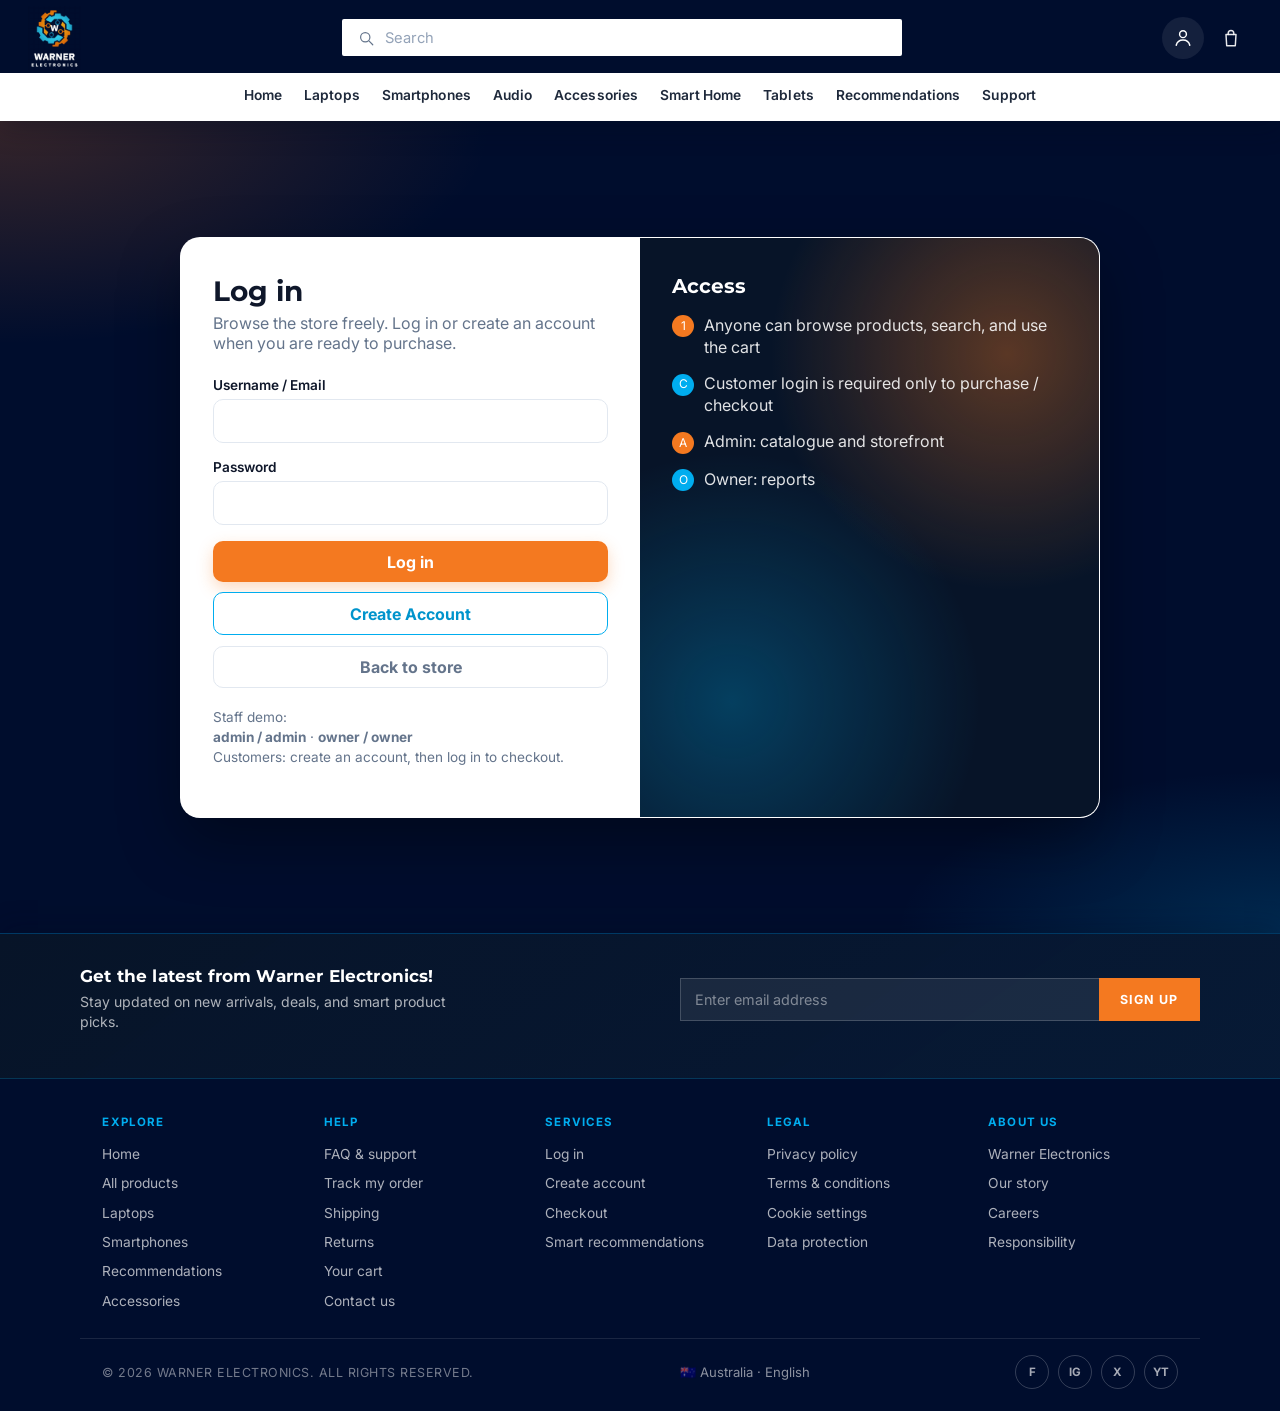
==== account.html @ 5ece20a5 "Add Warner Electronics storefront with checkout, accounts, and updated header." ====
<!DOCTYPE html>
<!-- Owner: Sukhman — customer account panel -->
<html lang="en">
  <head>
    <meta charset="UTF-8" />
    <meta name="viewport" content="width=device-width, initial-scale=1.0" />
    <title>My account — Warner Electronics</title>
    <link rel="icon" href="images/warner-logo.png" />
    <link rel="stylesheet" href="css/styles.css" />
    <link rel="stylesheet" href="css/sukhman.css" />
  </head>
  <body>
    <header class="site-header" data-header>
      <a class="brand" href="home.html">
        <img class="brand-logo" src="images/warner-logo.png" alt="Warner Electronics" />
      </a>
    </header>
    <div class="app-shell">
      <aside class="sidebar customer-sidebar">
        <h2>My account</h2>
        <button class="side-link" type="button" data-tab="profile">My profile</button>
        <button class="side-link active" type="button" data-tab="orders">Past orders</button>
        <button class="side-link" type="button" data-tab="tracking">Package tracking</button>
        <a class="side-link" href="home.html">Continue shopping</a>
      </aside>
      <main class="admin-main">
        <section class="panel" id="view-orders">
          <div class="panel-head">
            <div>
              <h2 style="margin:0">Past orders</h2>
              <p class="meta">Every checkout you complete appears here.</p>
            </div>
          </div>
          <div id="orders-list"></div>
        </section>

        <section class="panel" id="view-tracking" hidden>
          <div class="panel-head">
            <div>
              <h2 style="margin:0">Package tracking</h2>
              <p class="meta">Follow delivery progress for your orders.</p>
            </div>
          </div>
          <div id="tracking-list"></div>
        </section>

        <section class="panel" id="view-profile" hidden>
          <div class="panel-head">
            <div>
              <h2 style="margin:0">My profile</h2>
              <p class="meta">Update your contact details for delivery.</p>
            </div>
          </div>
          <form id="profile-form" class="profile-form">
            <div class="form-grid">
              <div class="field">
                <label for="profile-first">First name</label>
                <input id="profile-first" required />
              </div>
              <div class="field">
                <label for="profile-last">Last name</label>
                <input id="profile-last" required />
              </div>
              <div class="field field-span-2">
                <label for="profile-email">Email</label>
                <input id="profile-email" type="email" required />
              </div>
              <div class="field field-span-2">
                <label for="profile-phone">Phone number</label>
                <input id="profile-phone" type="tel" placeholder="e.g. 0412 345 678" />
              </div>
              <div class="field field-span-2">
                <label for="profile-address">Street address</label>
                <input id="profile-address" placeholder="Street and number" />
              </div>
              <div class="field">
                <label for="profile-city">City</label>
                <input id="profile-city" />
              </div>
              <div class="field">
                <label for="profile-zip">Zip / postal code</label>
                <input id="profile-zip" />
              </div>
              <div class="field field-span-2">
                <label for="profile-country">Country</label>
                <input id="profile-country" placeholder="e.g. Australia" />
              </div>
            </div>
            <button class="btn" type="submit">Save profile</button>
            <p class="meta" id="profile-msg" style="margin-top:0.75rem"></p>
          </form>
        </section>
      </main>
    </div>
    <script src="js/data.js"></script>
    <script src="js/app.js"></script>
    <script src="js/sukhman/account.js"></script>
  </body>
</html>
---- css/styles.css ----
/* Warner Electronics — logo-matched navy, orange, cyan */
@import url("https://fonts.googleapis.com/css2?family=Inter:wght@400;500;600;700;800&family=Montserrat:wght@600;700;800&display=swap");

:root {
  --navy: #000d2d;
  --navy-mid: #071428;
  --orange: #f47920;
  --orange-dark: #d96512;
  --cyan: #00adef;
  --cyan-dark: #0094cc;
  --blue: #f47920;
  --blue-dark: #d96512;
  --blue-soft: #fff1e6;
  --blue-tint: #fff8f1;
  --ink: #0f172a;
  --muted: #64748b;
  --line: #e2e8f0;
  --surface: #ffffff;
  --page: #eef2f7;
  --teal: #00adef;
  --mint: #d7f4ff;
  --lavender: #e9e7f5;
  --warn-bg: #fef9c3;
  --danger: #ef4444;
  --danger-soft: #fee2e2;
  --radius: 14px;
  --radius-lg: 20px;
  --shadow: 0 1px 2px rgba(0, 11, 30, 0.06), 0 14px 32px rgba(0, 11, 30, 0.08);
  --font: "Inter", system-ui, sans-serif;
  --display: "Montserrat", "Inter", system-ui, sans-serif;
}

* { box-sizing: border-box; }
html, body { margin: 0; padding: 0; }
body {
  font-family: var(--font);
  color: var(--ink);
  background:
    radial-gradient(ellipse 80% 40% at 100% 0%, rgba(0, 173, 239, 0.08), transparent 50%),
    radial-gradient(ellipse 60% 30% at 0% 10%, rgba(244, 121, 32, 0.07), transparent 45%),
    var(--page);
  min-height: 100vh;
  display: flex;
  flex-direction: column;
}
a { color: inherit; text-decoration: none; }
button, input, select { font: inherit; }
button { cursor: pointer; }
img { max-width: 100%; display: block; }
h1, h2, h3, .section-title { font-family: var(--display); }

/* Top header — two-row store layout */
.site-header {
  background: var(--navy);
  border-bottom: 0;
  padding: 0;
  display: flex;
  flex-direction: column;
  position: sticky;
  top: 0;
  z-index: 40;
  box-shadow: 0 8px 24px rgba(0, 11, 30, 0.28);
}
.header-top {
  display: grid;
  grid-template-columns: auto minmax(0, 1fr) auto;
  grid-template-areas: "brand search utils";
  align-items: center;
  gap: 1.5rem;
  padding: 0.35rem 1.75rem 0.2rem;
}
.brand {
  grid-area: brand;
  display: flex;
  align-items: center;
  gap: 0.6rem;
  font-weight: 700;
  white-space: nowrap;
  color: #fff;
}
.brand-logo {
  height: 64px;
  width: auto;
  display: block;
  object-fit: contain;
}
.brand-mark {
  width: 28px;
  height: 28px;
  border-radius: 999px;
  background: linear-gradient(135deg, var(--orange), var(--cyan));
  flex-shrink: 0;
}
.header-search {
  position: relative;
  width: min(560px, 100%);
  justify-self: center;
  grid-area: search;
}
.header-search-field {
  display: flex;
  align-items: center;
  gap: 0.65rem;
  background: #fff;
  border: 1px solid rgba(255, 255, 255, 0.18);
  border-radius: 2px;
  padding: 0.55rem 0.9rem;
}
.header-search-field:focus-within {
  box-shadow: 0 0 0 2px rgba(0, 173, 239, 0.35);
}
.header-search-ico {
  display: grid;
  place-items: center;
  color: #64748b;
  flex-shrink: 0;
}
.header-search-ico svg {
  width: 18px;
  height: 18px;
  stroke: currentColor;
  fill: none;
  stroke-width: 1.6;
  stroke-linecap: round;
}
.header-search input {
  flex: 1;
  min-width: 0;
  border: 0;
  outline: none;
  background: transparent;
  color: var(--ink);
  font-size: 0.92rem;
  padding: 0;
  appearance: none;
}
.header-search input::-webkit-search-decoration,
.header-search input::-webkit-search-cancel-button {
  -webkit-appearance: none;
}
.header-search input::placeholder {
  color: #94a3b8;
}
.header-search .search-suggest {
  top: calc(100% + 0.4rem);
}
.header-utils {
  display: flex;
  align-items: center;
  justify-content: flex-end;
  gap: 0.35rem;
  grid-area: utils;
}
.header-icon-link {
  display: grid;
  place-items: center;
  width: 42px;
  height: 42px;
  color: rgba(255, 255, 255, 0.9);
  text-decoration: none;
  border-radius: 999px;
  transition: color 0.15s ease, background 0.15s ease;
}
.header-icon-link:hover,
.header-icon-link.is-active {
  color: #fff;
  background: rgba(255, 255, 255, 0.08);
}
.header-icon {
  width: 26px;
  height: 26px;
  display: grid;
  place-items: center;
  position: relative;
}
.header-icon svg {
  width: 24px;
  height: 24px;
  stroke: currentColor;
  fill: none;
  stroke-width: 1.45;
  stroke-linecap: round;
  stroke-linejoin: round;
}
.header-icon-badge {
  position: absolute;
  top: -6px;
  right: -8px;
  min-width: 16px;
  height: 16px;
  padding: 0 4px;
  border-radius: 999px;
  background: var(--orange);
  color: #fff;
  font-size: 0.62rem;
  font-weight: 700;
  line-height: 16px;
  text-align: center;
  box-shadow: 0 2px 6px rgba(244, 121, 32, 0.45);
}
.header-account {
  position: relative;
}
.header-account-menu {
  display: none;
  position: absolute;
  right: 0;
  top: calc(100% + 6px);
  min-width: 160px;
  background: #fff;
  border: 1px solid var(--line);
  box-shadow: 0 16px 36px rgba(0, 11, 30, 0.14);
  padding: 0.4rem 0;
  z-index: 50;
}
.header-account:hover .header-account-menu,
.header-account:focus-within .header-account-menu {
  display: grid;
}
.header-account-menu a,
.header-account-menu button {
  display: block;
  width: 100%;
  padding: 0.65rem 0.95rem;
  border: 0;
  background: transparent;
  color: var(--ink);
  font: inherit;
  font-size: 0.88rem;
  font-weight: 600;
  text-align: left;
}
.header-account-menu a:hover,
.header-account-menu button:hover {
  background: #f8fafc;
  color: var(--cyan-dark);
}
.header-nav {
  display: flex;
  align-items: center;
  justify-content: center;
  gap: 0.15rem 1.35rem;
  padding: 0.55rem 1.75rem 0.7rem;
  background: #fff;
  border-top: 1px solid rgba(255, 255, 255, 0.08);
  overflow-x: auto;
  white-space: nowrap;
  scrollbar-width: none;
}
.header-nav::-webkit-scrollbar { display: none; }
.header-nav a {
  color: #1e293b;
  font-weight: 600;
  font-size: 0.86rem;
  padding: 0.28rem 0 0.38rem;
  border-bottom: 1px solid transparent;
  letter-spacing: 0.01em;
}
.header-nav a:hover {
  color: var(--navy);
  border-bottom-color: var(--navy);
}
.header-nav a.active {
  color: var(--navy);
  border-bottom-color: var(--navy);
}
.nav-links {
  display: none;
}
.user-chip {
  display: flex;
  align-items: center;
  gap: 0.85rem;
}
.profile-link {
  display: flex;
  align-items: center;
  gap: 0.55rem;
  color: inherit;
}
.user-chip input,
.user-chip .role-label {
  border: 1px solid rgba(255, 255, 255, 0.16);
  border-radius: 999px;
  padding: 0.4rem 0.85rem;
  background: rgba(255, 255, 255, 0.06);
  color: #cbd5e1;
  min-width: 110px;
  font-size: 0.9rem;
}
.profile-link:hover .role-label {
  border-color: var(--cyan);
  color: #fff;
}
.avatar {
  width: 34px;
  height: 34px;
  border-radius: 999px;
  display: grid;
  place-items: center;
  color: #fff;
  font-weight: 700;
  background: var(--cyan);
}
.profile-link:hover .avatar {
  transform: scale(1.06);
  box-shadow: 0 0 0 3px rgba(0, 173, 239, 0.35);
}
.avatar.admin { background: var(--cyan); }
.avatar.owner { background: var(--orange); }
.avatar.guest { background: #94a3b8; }

.btn {
  display: inline-flex;
  align-items: center;
  justify-content: center;
  border: 0;
  border-radius: 10px;
  padding: 0.65rem 1.1rem;
  font-weight: 700;
  background: var(--orange);
  color: #fff;
  box-shadow: 0 6px 16px rgba(244, 121, 32, 0.28);
  transition: transform 0.15s ease, background 0.15s ease;
}
.btn:hover { background: var(--orange-dark); transform: translateY(-1px); }
.btn-outline {
  background: #fff;
  color: var(--cyan-dark);
  border: 1.5px solid var(--cyan);
  box-shadow: none;
}
.btn-outline:hover { background: #e8f8ff; }
.btn-ghost {
  background: transparent;
  color: var(--muted);
  border: 1px solid var(--line);
  box-shadow: none;
}
.site-header .btn-ghost {
  color: #e2e8f0;
  border-color: rgba(255, 255, 255, 0.22);
}
.site-header .btn-ghost:hover { background: rgba(255, 255, 255, 0.08); }
.site-header .btn-outline {
  background: transparent;
  color: #fff;
  border-color: var(--cyan);
}
.site-header .btn-outline:hover { background: rgba(0, 173, 239, 0.16); }
.btn-sm { padding: 0.4rem 0.75rem; font-size: 0.85rem; }
.btn-danger {
  background: var(--danger-soft);
  color: var(--danger);
  border: 1px solid #fecaca;
  box-shadow: none;
}

.page {
  width: min(1120px, calc(100% - 2rem));
  margin: 0 auto;
  padding: 1.35rem 0 3rem;
  flex: 1;
}

/* Login */
.login-page {
  min-height: calc(100vh - 88px);
  display: grid;
  place-items: center;
  padding: 1.5rem;
  background:
    radial-gradient(ellipse 70% 50% at 0% 0%, rgba(244, 121, 32, 0.22) 0%, transparent 55%),
    radial-gradient(ellipse 60% 40% at 100% 100%, rgba(0, 173, 239, 0.18) 0%, transparent 50%),
    var(--navy);
}
.login-shell {
  width: min(920px, 100%);
  display: grid;
  grid-template-columns: 1fr 1fr;
  background: #fff;
  border-radius: 20px;
  overflow: hidden;
  box-shadow: 0 24px 60px rgba(0, 0, 0, 0.35);
  border: 1px solid rgba(255, 255, 255, 0.08);
}
.login-form-pane { padding: 2.25rem 2rem; }
.login-form-pane h1 { margin: 0 0 0.35rem; font-size: 1.75rem; }
.login-form-pane .sub { color: var(--muted); margin: 0 0 1.5rem; }
.field { margin-bottom: 1rem; }
.field label {
  display: block;
  font-size: 0.85rem;
  font-weight: 600;
  margin-bottom: 0.35rem;
}
.field input, .field select {
  width: 100%;
  border: 1px solid var(--line);
  border-radius: 10px;
  padding: 0.7rem 0.85rem;
  background: #fff;
}
.login-actions { display: grid; gap: 0.65rem; margin-top: 0.5rem; }
.forgot {
  display: inline-block;
  margin-top: 0.85rem;
  color: var(--cyan-dark);
  font-size: 0.9rem;
  font-weight: 600;
}
.login-aside {
  background:
    radial-gradient(circle at 80% 20%, rgba(244, 121, 32, 0.35), transparent 40%),
    radial-gradient(circle at 20% 80%, rgba(0, 173, 239, 0.28), transparent 42%),
    var(--navy-mid);
  padding: 2.25rem 2rem;
  color: #fff;
}
.login-aside h2 { margin: 0 0 1rem; font-size: 1.25rem; }
.login-aside ul {
  margin: 0;
  padding: 0;
  list-style: none;
  display: grid;
  gap: 0.85rem;
}
.login-aside li {
  display: flex;
  gap: 0.65rem;
  align-items: flex-start;
  color: rgba(255, 255, 255, 0.88);
  line-height: 1.4;
}
.login-aside .dot {
  width: 22px;
  height: 22px;
  border-radius: 999px;
  background: var(--orange);
  color: #fff;
  display: grid;
  place-items: center;
  font-size: 0.75rem;
  flex-shrink: 0;
  margin-top: 0.1rem;
}
.login-aside li:nth-child(even) .dot { background: var(--cyan); }
.demo-note {
  margin-top: 1.25rem;
  font-size: 0.85rem;
  color: var(--muted);
  line-height: 1.45;
}

/* Home hero */
.hero {
  background:
    radial-gradient(circle at 88% 18%, rgba(244, 121, 32, 0.38), transparent 32%),
    radial-gradient(circle at 12% 86%, rgba(0, 173, 239, 0.32), transparent 36%),
    linear-gradient(145deg, #071a36 0%, var(--navy) 55%, #04101f 100%);
  border-radius: var(--radius-lg);
  padding: 2.6rem 2rem 2.4rem;
  margin-bottom: 1.2rem;
  color: #fff;
  border: 1px solid rgba(0, 173, 239, 0.22);
  box-shadow: var(--shadow);
  position: relative;
  overflow: visible;
}
.hero h1 {
  margin: 0 0 0.5rem;
  font-size: clamp(1.4rem, 2.6vw, 2rem);
  letter-spacing: -0.02em;
}
.hero-kicker {
  margin: 0 0 0.45rem;
  color: var(--cyan);
  font-family: var(--display);
  font-size: 0.78rem;
  font-weight: 700;
  letter-spacing: 0.22em;
  text-transform: uppercase;
}
.hero p { margin: 0 0 1.1rem; color: rgba(226, 232, 240, 0.82); max-width: 54ch; }
.search-row {
  display: flex;
  gap: 0.65rem;
  flex-wrap: wrap;
}
.search-row input {
  flex: 1;
  min-width: 200px;
  border: 1px solid var(--line);
  border-radius: 10px;
  padding: 0.75rem 1rem;
  background: #fff;
}
.hero .search-row input {
  border-color: rgba(255, 255, 255, 0.14);
  background: rgba(255, 255, 255, 0.96);
}
.pills {
  display: flex;
  flex-wrap: wrap;
  gap: 0.55rem;
  margin: 0 0 1.25rem;
}
.pill {
  border: 1px solid var(--line);
  background: #fff;
  border-radius: 999px;
  padding: 0.45rem 0.9rem;
  color: var(--ink);
  font-weight: 600;
  font-size: 0.9rem;
  transition: 0.15s ease;
}
.pill.active, .pill:hover {
  border-color: var(--cyan);
  color: var(--cyan-dark);
  background: #e8f8ff;
}

.section-title {
  margin: 0 0 0.85rem;
  font-size: 1.2rem;
}

.grid {
  display: grid;
  grid-template-columns: repeat(auto-fit, minmax(200px, 1fr));
  gap: 1rem;
}
.card {
  background: #fff;
  border: 1px solid var(--line);
  border-radius: var(--radius);
  overflow: hidden;
  box-shadow: var(--shadow);
  display: flex;
  flex-direction: column;
  color: inherit;
  cursor: pointer;
  transition: transform 0.18s ease, box-shadow 0.18s ease, border-color 0.18s ease;
}
.card:hover {
  transform: translateY(-4px);
  box-shadow: 0 16px 32px rgba(0, 11, 30, 0.12);
  border-color: rgba(0, 173, 239, 0.45);
}
.card-art {
  height: 130px;
  display: flex;
  align-items: center;
  justify-content: center;
  font-size: 2.4rem;
  overflow: hidden;
  background: #f8fafc;
}
/* Fixed product photo frames — always show the full uploaded image */
.card-art img,
.cart-thumb img,
.detail-art img,
.gallery-main img,
.gallery-thumb-btn img,
.photo-preview img,
.gallery-thumb img,
.prod-photo-frame img {
  max-width: 100%;
  max-height: 100%;
  width: auto;
  height: auto;
  object-fit: contain;
  object-position: center;
  display: block;
}
.tone-blue { background: linear-gradient(160deg, #d7f4ff, #bfe9fb); }
.tone-mint { background: var(--mint); }
.tone-lavender { background: var(--lavender); }
.tone-slate { background: #e5e7eb; }
.tone-sand { background: #ffe8d2; }
.card-body {
  padding: 0.85rem 0.9rem 1rem;
  display: flex;
  flex-direction: column;
  gap: 0.3rem;
  flex: 1;
}
.card-body h3 { margin: 0; font-size: 0.98rem; }
.meta { color: var(--muted); font-size: 0.85rem; }
.price { color: var(--orange); font-weight: 800; font-size: 1.05rem; }
.card-body .price { margin-top: auto; padding-top: 0.75rem; }

/* Product detail */
.detail {
  display: grid;
  grid-template-columns: 1fr 1fr;
  gap: 1.25rem;
  background: #fff;
  border: 1px solid var(--line);
  border-radius: var(--radius-lg);
  padding: 1.25rem;
  box-shadow: var(--shadow);
}
.detail-art {
  height: 360px;
  border-radius: var(--radius);
  display: flex;
  align-items: center;
  justify-content: center;
  font-size: 5rem;
  overflow: hidden;
  background: #f8fafc;
}
.tags { display: flex; flex-wrap: wrap; gap: 0.45rem; margin: 0.75rem 0; }
.tag {
  background: #f3f4f6;
  border-radius: 999px;
  padding: 0.3rem 0.7rem;
  font-size: 0.82rem;
  color: var(--muted);
  font-weight: 600;
}
.specs { margin: 0.5rem 0 1rem; padding-left: 1.1rem; color: var(--muted); }
.specs li { margin: 0.35rem 0; }
.specs li::marker { color: var(--orange); }
.detail-actions { display: flex; flex-wrap: wrap; gap: 0.65rem; }

/* Search layout */
.search-layout {
  display: grid;
  grid-template-columns: 240px 1fr;
  gap: 1rem;
  align-items: start;
}
.filters {
  background: #fff;
  border: 1px solid var(--line);
  border-radius: var(--radius);
  padding: 1rem;
  box-shadow: var(--shadow);
}
.filters h3 { margin: 0 0 0.75rem; font-size: 1rem; }
.filter-group { margin-bottom: 1rem; }
.filter-group h4 {
  margin: 0 0 0.45rem;
  font-size: 0.85rem;
  color: var(--muted);
}
.filter-group label {
  display: flex;
  align-items: center;
  gap: 0.45rem;
  margin: 0.3rem 0;
  font-size: 0.9rem;
}

/* Cart */
.cart-layout {
  display: grid;
  grid-template-columns: 1.4fr 0.8fr;
  gap: 1rem;
  align-items: start;
}
.cart-box {
  background: #fff;
  border: 1.5px solid #d7f4ff;
  border-radius: var(--radius-lg);
  padding: 1rem 1.1rem;
}
.cart-row {
  display: grid;
  grid-template-columns: 64px 1fr auto;
  gap: 0.85rem;
  align-items: center;
  padding: 0.85rem 0;
  border-bottom: 1px solid var(--line);
}
.cart-thumb {
  width: 64px;
  height: 64px;
  border-radius: 10px;
  display: flex;
  align-items: center;
  justify-content: center;
  font-size: 1.5rem;
  overflow: hidden;
  background: #f8fafc;
  flex-shrink: 0;
}
.qty {
  display: inline-flex;
  align-items: center;
  gap: 0.35rem;
  margin-top: 0.35rem;
  border: 1px solid var(--line);
  border-radius: 8px;
  padding: 0.2rem 0.45rem;
  font-size: 0.85rem;
}
.addons {
  margin-top: 1rem;
  color: var(--muted);
  font-size: 0.9rem;
}
.addon-pills { display: flex; flex-wrap: wrap; gap: 0.5rem; margin-top: 0.55rem; }
.addon-pill {
  background: var(--mint);
  border: 0;
  border-radius: 999px;
  padding: 0.45rem 0.85rem;
  font-weight: 600;
  font-size: 0.85rem;
}
.summary, .privacy {
  background: #fff;
  border: 1px solid var(--line);
  border-radius: var(--radius);
  padding: 1rem;
  box-shadow: var(--shadow);
  margin-bottom: 0.85rem;
}
.summary h3, .privacy h3 { margin: 0 0 0.75rem; }
.summary-row {
  display: flex;
  justify-content: space-between;
  margin: 0.4rem 0;
  color: var(--muted);
}
.summary-total {
  display: flex;
  justify-content: space-between;
  margin-top: 0.75rem;
  padding-top: 0.75rem;
  border-top: 1px solid var(--line);
  font-weight: 800;
  font-size: 1.15rem;
}
.summary-total span:last-child { color: var(--orange); }
.summary .btn { width: 100%; margin-top: 0.65rem; }
.privacy { background: var(--warn-bg); border-color: #fde68a; }

/* Admin / Owner shell */
.app-shell { display: flex; min-height: calc(100vh - 88px); flex: 1; }
.sidebar {
  width: 230px;
  background: var(--navy);
  color: #fff;
  padding: 1.1rem 0.85rem;
  flex-shrink: 0;
}
.sidebar h2 {
  margin: 0 0 1rem;
  font-size: 1rem;
  padding: 0 0.55rem;
}
.side-link {
  display: block;
  width: 100%;
  text-align: left;
  border: 0;
  background: transparent;
  color: #cbd5e1;
  border-radius: 999px;
  padding: 0.65rem 0.9rem;
  margin-bottom: 0.35rem;
  font-weight: 600;
}
.side-link.active, .side-link:hover {
  background: var(--orange);
  color: #fff;
}
.side-link:hover:not(.active) {
  background: rgba(0, 173, 239, 0.22);
}
a.side-link {
  text-align: left;
}
.admin-main {
  flex: 1;
  padding: 1.25rem;
  overflow: auto;
}
.panel {
  background: #fff;
  border: 1px solid var(--line);
  border-radius: var(--radius-lg);
  padding: 1.15rem;
  box-shadow: var(--shadow);
}
.panel-head {
  display: flex;
  justify-content: space-between;
  gap: 1rem;
  align-items: flex-start;
  margin-bottom: 1rem;
  flex-wrap: wrap;
}
.panel-head p { margin: 0.25rem 0 0; color: var(--muted); }
.toolbar {
  display: flex;
  gap: 0.65rem;
  flex-wrap: wrap;
  margin-bottom: 1rem;
}
.toolbar input, .toolbar select {
  border: 1px solid var(--line);
  border-radius: 10px;
  padding: 0.65rem 0.85rem;
  background: #fff;
  min-width: 220px;
}
.table { width: 100%; border-collapse: collapse; font-size: 0.92rem; }
.table th, .table td {
  text-align: left;
  padding: 0.75rem 0.5rem;
  border-bottom: 1px solid var(--line);
  vertical-align: middle;
}
.table th { color: var(--muted); font-weight: 600; }
.prod-cell { display: flex; align-items: center; gap: 0.55rem; }
.prod-ico {
  width: 34px;
  height: 34px;
  border-radius: 8px;
  background: var(--mint);
  display: grid;
  place-items: center;
}

.stat-grid {
  display: grid;
  grid-template-columns: repeat(auto-fit, minmax(160px, 1fr));
  gap: 0.85rem;
  margin-bottom: 1rem;
}
.stat {
  background: #fff;
  border: 1px solid var(--line);
  border-radius: var(--radius);
  padding: 1rem;
  box-shadow: var(--shadow);
}
.stat span { color: var(--muted); font-size: 0.85rem; }
.stat strong { display: block; margin-top: 0.35rem; font-size: 1.45rem; }

.bars { display: grid; gap: 0.65rem; }
.bar-row {
  display: grid;
  grid-template-columns: 120px 1fr 40px;
  gap: 0.5rem;
  align-items: center;
  font-size: 0.9rem;
}
.bar-track {
  height: 10px;
  background: #d7f4ff;
  border-radius: 999px;
  overflow: hidden;
}
.bar-fill { height: 100%; background: linear-gradient(90deg, var(--orange), var(--cyan)); border-radius: 999px; }

.two-col {
  display: grid;
  grid-template-columns: 1fr 1fr;
  gap: 1rem;
}

.staff-banner {
  display: flex;
  flex-wrap: wrap;
  align-items: center;
  gap: 0.65rem;
  margin: 0 0 1rem;
  padding: 0.7rem 1rem;
  border-radius: 12px;
  background: var(--navy);
  color: #fff;
  font-size: 0.92rem;
}
.staff-banner a {
  color: var(--cyan);
  font-weight: 700;
}
.staff-banner a:hover { color: var(--orange); }

.toast {
  position: fixed;
  right: 1rem;
  bottom: 1rem;
  background: var(--navy);
  color: #fff;
  padding: 0.75rem 1rem;
  border-radius: 10px;
  opacity: 0;
  pointer-events: none;
  transition: opacity 0.2s ease;
  z-index: 100;
  border-left: 4px solid var(--orange);
}
.toast.show { opacity: 1; }

.modal-backdrop {
  position: fixed;
  inset: 0;
  background: rgba(0, 11, 30, 0.55);
  display: none;
  align-items: center;
  justify-content: center;
  z-index: 80;
  padding: 1rem;
  overflow-y: auto;
}
.modal-backdrop.open { display: flex; }
.modal {
  width: min(480px, 100%);
  background: #fff;
  border-radius: 16px;
  padding: 1.25rem;
  box-shadow: var(--shadow);
}
.modal h3 { margin: 0 0 0.85rem; }
.modal .actions {
  display: flex;
  gap: 0.55rem;
  justify-content: flex-end;
  margin-top: 1rem;
}

.site-footer {
  margin-top: auto;
  background: var(--navy);
  color: rgba(255, 255, 255, 0.82);
  border-top: 1px solid rgba(0, 173, 239, 0.28);
  box-shadow: 0 -8px 24px rgba(0, 11, 30, 0.2);
}
.footer-newsletter {
  background: linear-gradient(145deg, var(--navy-mid) 0%, rgba(7, 26, 54, 0.95) 100%);
  border-bottom: 1px solid rgba(0, 173, 239, 0.22);
  padding: 2rem 1.4rem;
}
.footer-newsletter-inner {
  width: min(1120px, 100%);
  margin: 0 auto;
  display: grid;
  grid-template-columns: 1fr minmax(320px, 520px);
  grid-template-rows: auto auto;
  gap: 0.85rem 2rem;
  align-items: center;
}
.footer-newsletter-copy {
  grid-column: 1;
  grid-row: 1;
}
.footer-newsletter-form {
  display: contents;
}
.footer-newsletter-row {
  grid-column: 2;
  grid-row: 1;
  display: flex;
  gap: 0;
}
.footer-newsletter-consent {
  grid-column: 2;
  grid-row: 2;
  display: grid;
  gap: 0.65rem;
}
.footer-newsletter-consent[hidden] {
  display: none !important;
}
.footer-newsletter h3 {
  margin: 0 0 0.35rem;
  font-size: 1.05rem;
  font-weight: 700;
  letter-spacing: 0.01em;
  color: #fff;
}
.footer-newsletter p {
  margin: 0;
  color: rgba(255, 255, 255, 0.68);
  font-size: 0.88rem;
  max-width: 42ch;
  line-height: 1.45;
}
.footer-newsletter-row input {
  flex: 1;
  border: 1px solid rgba(255, 255, 255, 0.18);
  border-right: none;
  border-radius: 0;
  padding: 0.75rem 0.9rem;
  font-size: 0.9rem;
  background: rgba(255, 255, 255, 0.08);
  color: #fff;
}
.footer-newsletter-row input::placeholder {
  color: rgba(255, 255, 255, 0.45);
}
.footer-consent-check {
  display: grid;
  grid-template-columns: auto 1fr;
  gap: 0.65rem;
  align-items: start;
  font-size: 0.82rem;
  line-height: 1.45;
  color: rgba(255, 255, 255, 0.82);
  cursor: pointer;
}
.footer-consent-check input {
  margin-top: 0.2rem;
  accent-color: var(--orange);
}
.footer-consent-legal {
  margin: 0;
  font-size: 0.72rem;
  line-height: 1.45;
  color: rgba(255, 255, 255, 0.5);
}
.footer-consent-legal a {
  color: var(--cyan);
  text-decoration: underline;
}
.footer-consent-legal a:hover {
  color: var(--orange);
}
.footer-signup {
  border-radius: 0;
  padding: 0.75rem 1.35rem;
  background: var(--orange);
  font-size: 0.78rem;
  font-weight: 700;
  letter-spacing: 0.08em;
  text-transform: uppercase;
  white-space: nowrap;
  box-shadow: none;
}
.footer-signup:hover {
  background: var(--orange-dark);
}
.footer-columns {
  width: min(1120px, 100%);
  margin: 0 auto;
  padding: 2.25rem 1.4rem 1.75rem;
  display: grid;
  grid-template-columns: repeat(5, minmax(0, 1fr));
  gap: 1.5rem 2rem;
}
.footer-col h4 {
  margin: 0 0 0.85rem;
  font-size: 0.72rem;
  font-weight: 700;
  letter-spacing: 0.1em;
  text-transform: uppercase;
  color: var(--cyan);
}
.footer-col ul {
  list-style: none;
  margin: 0;
  padding: 0;
  display: grid;
  gap: 0.55rem;
}
.footer-col a {
  color: rgba(255, 255, 255, 0.68);
  font-size: 0.86rem;
  line-height: 1.35;
}
.footer-col a:hover {
  color: var(--orange);
}
.footer-bottom {
  width: min(1120px, 100%);
  margin: 0 auto;
  padding: 1rem 1.4rem 1.35rem;
  border-top: 1px solid rgba(255, 255, 255, 0.1);
  display: flex;
  align-items: center;
  justify-content: space-between;
  gap: 1rem;
  flex-wrap: wrap;
}
.footer-copy {
  margin: 0;
  font-size: 0.78rem;
  color: rgba(255, 255, 255, 0.45);
  text-transform: uppercase;
  letter-spacing: 0.04em;
}
.footer-region {
  font-size: 0.82rem;
  color: rgba(255, 255, 255, 0.55);
}
.footer-social {
  display: flex;
  align-items: center;
  gap: 0.55rem;
}
.footer-social a {
  width: 34px;
  height: 34px;
  border-radius: 999px;
  border: 1px solid rgba(255, 255, 255, 0.2);
  display: grid;
  place-items: center;
  font-size: 0.72rem;
  font-weight: 700;
  color: rgba(255, 255, 255, 0.65);
  text-transform: uppercase;
}
.footer-social a:hover {
  border-color: var(--cyan);
  color: #fff;
  background: rgba(0, 173, 239, 0.15);
}

@media (max-width: 900px) {
  .login-shell,
  .detail,
  .search-layout,
  .cart-layout,
  .two-col { grid-template-columns: 1fr; }
  .footer-columns {
    grid-template-columns: repeat(2, minmax(0, 1fr));
  }
  .footer-newsletter-inner {
    flex-direction: column;
    align-items: stretch;
  }
  .footer-newsletter-inner {
    grid-template-columns: 1fr;
  }
  .footer-newsletter-copy,
  .footer-newsletter-row,
  .footer-newsletter-consent {
    grid-column: 1;
  }
  .footer-newsletter-row {
    grid-row: auto;
  }
  .footer-newsletter-consent {
    grid-row: auto;
  }
  .footer-bottom {
    flex-direction: column;
    text-align: center;
  }
  .app-shell { flex-direction: column; }
  .sidebar { width: 100%; }
  .header-top {
    grid-template-columns: 1fr auto;
    grid-template-areas:
      "brand utils"
      "search search";
    gap: 0.5rem 0.85rem;
    padding: 0.35rem 1rem 0.55rem;
  }
  .brand-logo { height: 52px; }
  .header-search {
    width: 100%;
    justify-self: stretch;
  }
  .header-nav {
    justify-content: flex-start;
    padding: 0.45rem 1rem 0.6rem;
  }
}

@media (max-width: 520px) {
  .footer-columns {
    grid-template-columns: 1fr;
  }
}
---- css/sukhman.css ----
/* Sukhman — extra styles for cart + support */
.support-page {
  width: 100%;
  max-width: none;
  padding: 0 0 3rem;
}
.support-hero {
  width: 100%;
  background:
    linear-gradient(135deg, rgba(0, 13, 45, 0.92) 0%, rgba(0, 148, 204, 0.75) 100%),
    radial-gradient(circle at 80% 20%, rgba(244, 121, 32, 0.25), transparent 40%);
  color: #fff;
  padding: 4.5rem 1.4rem 5.5rem;
  text-align: center;
}
.support-hero-inner {
  width: min(720px, 100%);
  margin: 0 auto;
}
.support-hero h1 {
  margin: 0 0 0.65rem;
  font-size: clamp(2rem, 5vw, 2.75rem);
  letter-spacing: -0.02em;
}
.support-hero p {
  margin: 0;
  font-size: 1.02rem;
  line-height: 1.55;
  color: rgba(255, 255, 255, 0.88);
}
.support-cards {
  width: min(920px, calc(100% - 2rem));
  margin: -3.25rem auto 2rem;
  display: grid;
  grid-template-columns: 1fr 1fr;
  gap: 1.25rem;
  position: relative;
  z-index: 2;
}
.support-card {
  background: #fff;
  border: 1px solid var(--line);
  border-radius: var(--radius-lg);
  padding: 1.75rem 1.6rem;
  box-shadow: 0 18px 40px rgba(0, 11, 30, 0.1);
  display: flex;
  flex-direction: column;
  align-items: flex-start;
  gap: 0.65rem;
}
.support-card-icon {
  font-size: 1.75rem;
  line-height: 1;
}
.support-card h2 {
  margin: 0;
  font-size: 1.2rem;
}
.support-card p {
  margin: 0;
  color: var(--muted);
  font-size: 0.92rem;
  line-height: 1.5;
  flex: 1;
}
.support-phone {
  font-size: 1.05rem;
  font-weight: 700;
  color: var(--cyan-dark);
}
.support-phone:hover {
  color: var(--orange);
}
.support-link-btn {
  border: none;
  background: none;
  padding: 0;
  color: var(--cyan-dark);
  font: inherit;
  font-size: 0.88rem;
  font-weight: 600;
  cursor: pointer;
  text-decoration: underline;
  text-underline-offset: 3px;
}
.support-link-btn:hover {
  color: var(--orange);
}
.support-cta {
  margin-top: 0.35rem;
  width: 100%;
  max-width: 220px;
}
.support-panel {
  width: min(920px, calc(100% - 2rem));
  margin: 0 auto 1.5rem;
  background: #fff;
  border: 1px solid var(--line);
  border-radius: var(--radius-lg);
  padding: 1.5rem 1.6rem;
  box-shadow: var(--shadow);
}
.support-panel h2 {
  margin: 0 0 0.35rem;
  font-size: 1.15rem;
}
.support-form textarea {
  width: 100%;
  border: 1px solid var(--line);
  border-radius: 10px;
  padding: 0.7rem 0.85rem;
  font: inherit;
  resize: vertical;
}
.support-form .field label {
  display: block;
  font-size: 0.78rem;
  font-weight: 700;
  letter-spacing: 0.05em;
  text-transform: uppercase;
  color: var(--muted);
  margin-bottom: 0.3rem;
}
.support-form .field input {
  width: 100%;
  border: 1px solid var(--line);
  border-radius: 10px;
  padding: 0.65rem 0.75rem;
  font: inherit;
}
.support-hours-grid {
  display: grid;
  grid-template-columns: repeat(3, minmax(0, 1fr));
  gap: 1rem;
  margin-top: 0.75rem;
}
.support-faq {
  width: min(920px, calc(100% - 2rem));
  margin: 0 auto 2.5rem;
}
.support-faq h2 {
  margin: 0 0 0.85rem;
  font-size: 1.15rem;
}
.faq-item {
  background: #fff;
  border: 1px solid var(--line);
  border-radius: 12px;
  padding: 0.85rem 1rem;
  margin-bottom: 0.55rem;
}
.faq-item summary {
  font-weight: 700;
  cursor: pointer;
}
.faq-item p {
  margin: 0.65rem 0 0;
  color: var(--muted);
  font-size: 0.9rem;
  line-height: 1.45;
}
.faq-item a {
  color: var(--cyan-dark);
  font-weight: 600;
}
.support-chat-fab {
  position: fixed;
  right: 1.25rem;
  bottom: 1.25rem;
  width: 52px;
  height: 52px;
  border: none;
  border-radius: 999px;
  background: var(--navy);
  color: #fff;
  font-size: 1.35rem;
  box-shadow: 0 10px 28px rgba(0, 11, 30, 0.25);
  cursor: pointer;
  z-index: 30;
}
.support-chat-fab:hover {
  background: var(--cyan-dark);
  transform: translateY(-2px);
}

@media (max-width: 768px) {
  .support-cards,
  .support-hours-grid {
    grid-template-columns: 1fr;
  }
  .support-hero {
    padding-bottom: 4.5rem;
  }
}

.receipt {
  background: #f8fafc;
  border: 1px solid #d7f4ff;
  border-radius: 14px;
  padding: 1.1rem 1.15rem;
}
.receipt-totals {
  display: grid;
  grid-template-columns: repeat(auto-fit, minmax(160px, 1fr));
  gap: 0.75rem;
  margin-top: 0.9rem;
}
.receipt-totals div {
  background: #fff;
  border: 1px solid #e2e8f0;
  border-radius: 12px;
  padding: 0.75rem 0.85rem;
}
.receipt-totals span {
  display: block;
  color: #64748b;
  font-size: 0.8rem;
  font-weight: 600;
  text-transform: uppercase;
  letter-spacing: 0.04em;
}
.receipt-totals strong {
  display: block;
  margin-top: 0.25rem;
  font-size: 1.25rem;
}

.customer-sidebar .side-link.active {
  background: var(--orange);
  color: #fff;
}

.profile-form {
  max-width: 620px;
}
.profile-form input {
  width: 100%;
  border: 1px solid var(--line);
  border-radius: 10px;
  padding: 0.7rem 0.85rem;
  font: inherit;
}
.profile-form .form-grid {
  margin-bottom: 1rem;
}

.order-card,
.track-card {
  border: 1px solid var(--line);
  border-radius: 14px;
  padding: 1rem 1.05rem;
  margin-bottom: 0.85rem;
  background: #fff;
  box-shadow: var(--shadow);
}
.order-card-head,
.track-card-head {
  display: flex;
  justify-content: space-between;
  gap: 1rem;
  align-items: flex-start;
  margin-bottom: 0.55rem;
}
.order-card-right {
  display: grid;
  justify-items: end;
  gap: 0.35rem;
}
.track-badge {
  display: inline-block;
  background: #e8f8ff;
  color: #0094cc;
  border-radius: 999px;
  padding: 0.25rem 0.65rem;
  font-size: 0.78rem;
  font-weight: 700;
}
.track-card.selected {
  border-color: rgba(0, 173, 239, 0.45);
  box-shadow: 0 12px 28px rgba(0, 11, 30, 0.08);
}
.track-timeline {
  list-style: none;
  margin: 0.85rem 0 0;
  padding: 0;
  display: grid;
  gap: 0.75rem;
}
.track-step {
  display: grid;
  grid-template-columns: 18px 1fr;
  gap: 0.75rem;
  align-items: start;
  opacity: 0.45;
}
.track-step.done { opacity: 1; }
.track-step.current .track-dot {
  background: var(--orange);
  box-shadow: 0 0 0 4px rgba(244, 121, 32, 0.18);
}
.track-dot {
  width: 12px;
  height: 12px;
  border-radius: 999px;
  background: #cbd5e1;
  margin-top: 0.25rem;
}
.track-step.done .track-dot { background: var(--cyan); }

.chart-empty {
  padding: 2rem 1rem;
  text-align: center;
  color: var(--muted);
  background: #f8fafc;
  border-radius: 12px;
}
.chart-empty a { color: var(--cyan-dark); font-weight: 700; }

/* Checkout */
.checkout-page { max-width: 1100px; }
.checkout-crumb {
  display: flex;
  justify-content: center;
  gap: 0.45rem;
  color: var(--muted);
  font-size: 0.85rem;
  margin-bottom: 0.75rem;
}
.checkout-crumb a { color: var(--muted); text-decoration: none; }
.checkout-crumb a:hover { color: var(--orange); }
.checkout-title {
  text-align: center;
  margin: 0 0 1.25rem;
  font-family: var(--display);
  font-size: clamp(1.75rem, 4vw, 2.35rem);
}
.checkout-layout {
  display: grid;
  grid-template-columns: 1fr 320px;
  gap: 1.25rem;
  align-items: start;
}
.checkout-form {
  display: grid;
  gap: 1rem;
}
.checkout-summary {
  position: sticky;
  top: 1rem;
}
.checkout-panel {
  background: #fff;
  border: 1px solid var(--line);
  border-radius: var(--radius-lg);
  padding: 1.25rem 1.35rem;
  box-shadow: var(--shadow);
}
.checkout-panel h2 {
  margin: 0 0 1rem;
  font-size: 1.15rem;
}
.checkout-form label,
.checkout-panel label {
  display: block;
  font-size: 0.72rem;
  font-weight: 700;
  letter-spacing: 0.06em;
  text-transform: uppercase;
  color: #475569;
  margin-bottom: 0.3rem;
}
.checkout-form input,
.checkout-form select,
.checkout-panel input,
.checkout-panel select {
  width: 100%;
  border: 1px solid #cbd5e1;
  border-radius: 8px;
  padding: 0.65rem 0.75rem;
  font: inherit;
  font-size: 0.92rem;
  background: #fff;
}
.checkout-form input.field-invalid,
.checkout-panel input.field-invalid,
.checkout-form select.field-invalid,
.checkout-panel select.field-invalid {
  border-color: #ef4444;
  box-shadow: inset 0 0 0 1px rgba(239, 68, 68, 0.15);
}
.field-error {
  display: block;
  min-height: 1rem;
  margin-top: 0.2rem;
  color: #ef4444;
  font-size: 0.75rem;
  font-weight: 600;
}
.form-grid {
  display: grid;
  grid-template-columns: 1fr 1fr;
  gap: 0.85rem 0.9rem;
}
.field-span-2 { grid-column: 1 / -1; }
.check-row {
  display: flex;
  align-items: center;
  gap: 0.5rem;
  margin-top: 0.85rem;
  font-size: 0.88rem;
  font-weight: 500;
  text-transform: none;
  letter-spacing: 0;
  color: var(--text);
  cursor: pointer;
}
.check-row input { width: auto; accent-color: var(--orange); }
.checkout-actions {
  display: flex;
  justify-content: flex-end;
  gap: 0.65rem;
  margin-top: 1.25rem;
  flex-wrap: wrap;
}
.ship-options {
  display: grid;
  gap: 0.65rem;
  margin-bottom: 1rem;
}
.ship-option {
  display: flex;
  align-items: flex-start;
  gap: 0.75rem;
  padding: 0.85rem 1rem;
  border: 2px solid var(--line);
  border-radius: 12px;
  cursor: pointer;
  transition: border-color 0.15s ease;
}
.ship-option.selected,
.ship-option:has(input:checked) {
  border-color: var(--orange);
  background: #fff8f3;
}
.ship-option input { margin-top: 0.2rem; accent-color: var(--orange); }
.ship-option strong { display: block; margin-bottom: 0.15rem; }
.ship-note,
.ship-alt-title {
  margin: 0.5rem 0 0.85rem;
  font-size: 0.9rem;
}
.checkout-order-summary .summary-head {
  display: flex;
  justify-content: space-between;
  align-items: center;
  margin-bottom: 0.85rem;
}
.checkout-order-summary h3 { margin: 0; }
.summary-edit {
  font-size: 0.82rem;
  color: var(--muted);
  text-decoration: none;
  font-weight: 600;
}
.summary-edit:hover { color: var(--orange); }
.checkout-item {
  display: grid;
  grid-template-columns: 64px 1fr;
  gap: 0.75rem;
  padding: 0.75rem 0;
  border-bottom: 1px solid var(--line);
  margin-bottom: 0.65rem;
}
.checkout-item-body strong {
  display: block;
  font-size: 0.92rem;
  margin-bottom: 0.25rem;
}
.checkout-specs {
  margin: 0;
  padding-left: 1rem;
  color: var(--muted);
  font-size: 0.78rem;
}
.checkout-specs li { margin: 0.15rem 0; }
.checkout-item-meta {
  display: flex;
  justify-content: space-between;
  align-items: center;
  margin-top: 0.45rem;
  font-size: 0.82rem;
  color: var(--muted);
}

@media (max-width: 900px) {
  .checkout-layout { grid-template-columns: 1fr; }
  .checkout-summary { position: static; }
  .form-grid { grid-template-columns: 1fr; }
  .field-span-2 { grid-column: auto; }
}
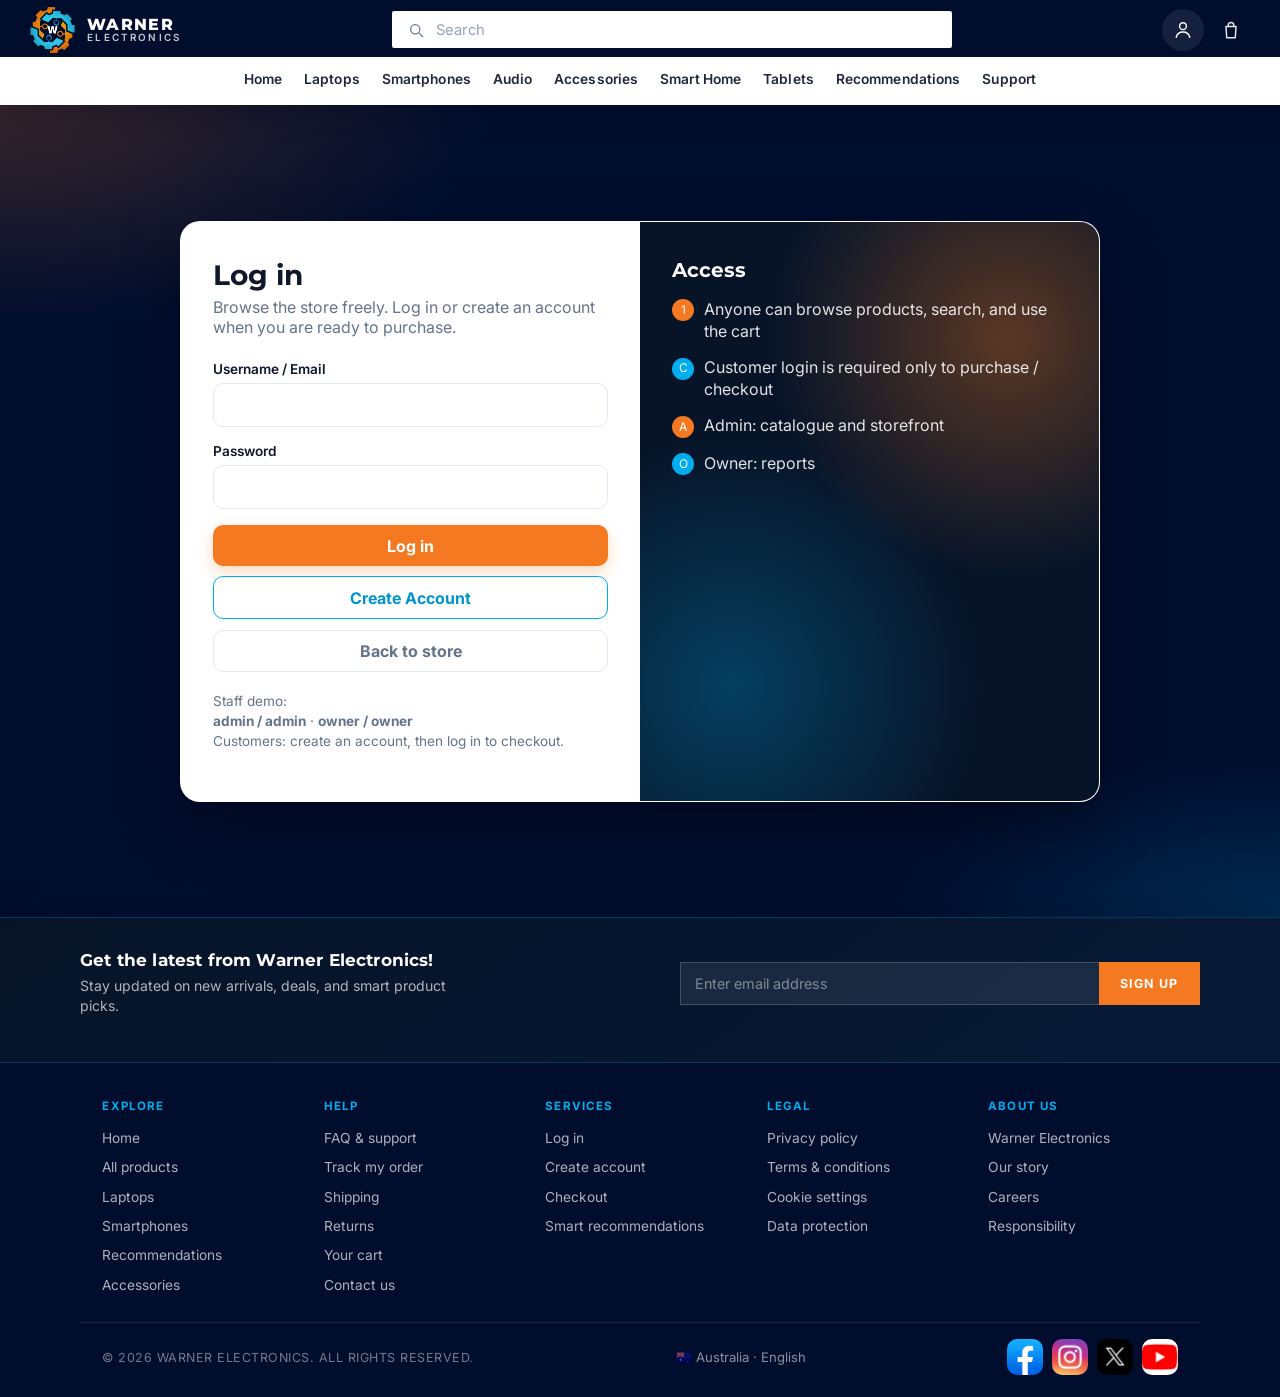
==== commit 24a7df62: "Update admin and owner dashboards and store header" ====
--- a/account.html
+++ b/account.html
@@ -12,7 +12,11 @@
   <body>
     <header class="site-header" data-header>
       <a class="brand" href="home.html">
-        <img class="brand-logo" src="images/warner-logo.png" alt="Warner Electronics" />
+        <img class="brand-logo" src="images/warner-mark.png" alt="" />
+        <span class="brand-text">
+          <span class="brand-name">WARNER</span>
+          <span class="brand-sub">ELECTRONICS</span>
+        </span>
       </a>
     </header>
     <div class="app-shell">
--- a/css/styles.css
+++ b/css/styles.css
@@ -60,6 +60,13 @@
   top: 0;
   z-index: 40;
   box-shadow: 0 8px 24px rgba(0, 11, 30, 0.28);
+  transition: transform 0.28s ease;
+  will-change: transform;
+}
+.site-header.is-away {
+  transform: translateY(-100%);
+  box-shadow: none;
+  pointer-events: none;
 }
 .header-top {
   display: grid;
@@ -72,17 +79,38 @@
 .brand {
   grid-area: brand;
   display: flex;
-  align-items: center;
-  gap: 0.6rem;
+  flex-direction: row;
+  align-items: center;
+  gap: 0.7rem;
   font-weight: 700;
   white-space: nowrap;
   color: #fff;
 }
 .brand-logo {
-  height: 64px;
-  width: auto;
+  height: 48px;
+  width: 48px;
   display: block;
   object-fit: contain;
+  flex-shrink: 0;
+}
+.brand-text {
+  display: flex;
+  flex-direction: column;
+  justify-content: center;
+  gap: 0.08rem;
+  line-height: 1;
+}
+.brand-name {
+  font-family: var(--display);
+  font-size: 1.02rem;
+  font-weight: 800;
+  letter-spacing: 0.08em;
+}
+.brand-sub {
+  font-size: 0.62rem;
+  font-weight: 600;
+  letter-spacing: 0.22em;
+  color: rgba(255, 255, 255, 0.78);
 }
 .brand-mark {
   width: 28px;
@@ -1097,21 +1125,25 @@
   gap: 0.55rem;
 }
 .footer-social a {
-  width: 34px;
-  height: 34px;
-  border-radius: 999px;
-  border: 1px solid rgba(255, 255, 255, 0.2);
+  width: 36px;
+  height: 36px;
+  border-radius: 10px;
+  border: 0;
   display: grid;
   place-items: center;
-  font-size: 0.72rem;
-  font-weight: 700;
-  color: rgba(255, 255, 255, 0.65);
-  text-transform: uppercase;
+  overflow: hidden;
+  background: transparent;
+  padding: 0;
+}
+.footer-social a img {
+  width: 100%;
+  height: 100%;
+  object-fit: cover;
+  display: block;
 }
 .footer-social a:hover {
-  border-color: var(--cyan);
-  color: #fff;
-  background: rgba(0, 173, 239, 0.15);
+  transform: translateY(-1px);
+  filter: brightness(1.08);
 }
 
 @media (max-width: 900px) {
@@ -1155,7 +1187,7 @@
     gap: 0.5rem 0.85rem;
     padding: 0.35rem 1rem 0.55rem;
   }
-  .brand-logo { height: 52px; }
+  .brand-logo { height: 40px; width: 40px; }
   .header-search {
     width: 100%;
     justify-self: stretch;
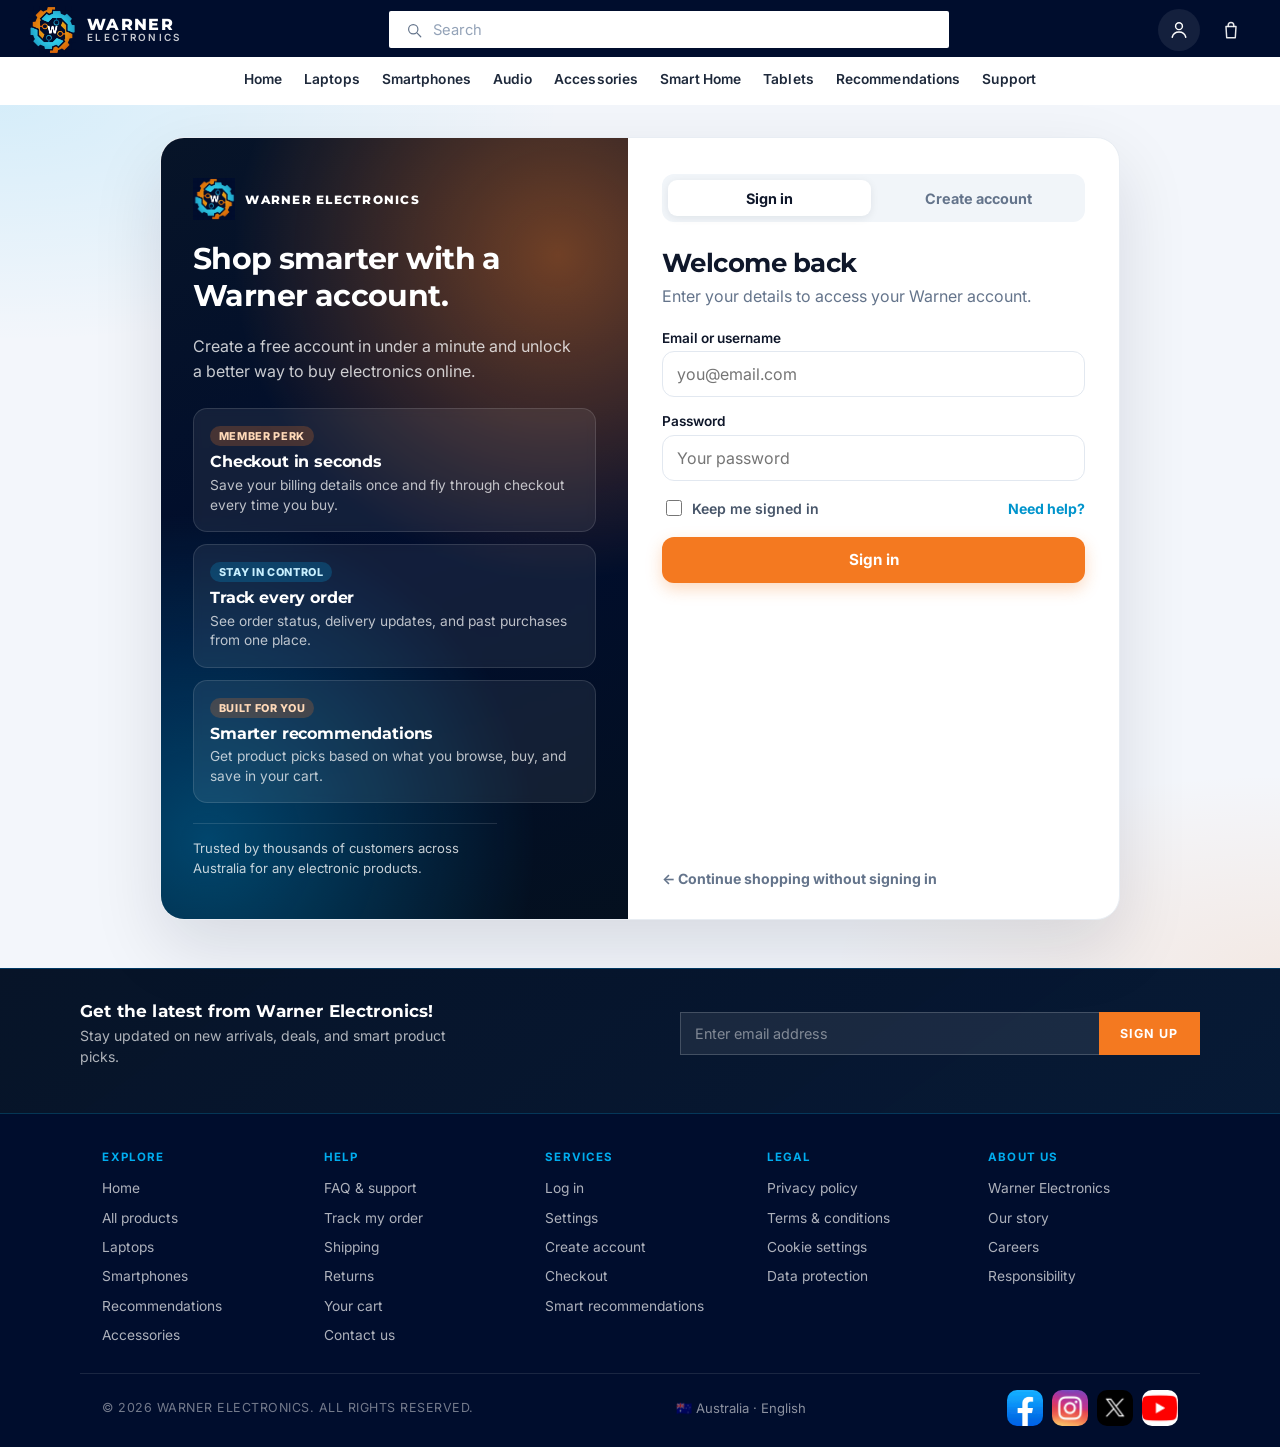
==== commit 993bee4e: "made some changes regarding the settings and log in page" ====
--- a/account.html
+++ b/account.html
@@ -8,6 +8,7 @@
     <link rel="icon" href="images/warner-logo.png" />
     <link rel="stylesheet" href="css/styles.css" />
     <link rel="stylesheet" href="css/sukhman.css" />
+    <link rel="stylesheet" href="css/theme-dark.css" />
   </head>
   <body>
     <header class="site-header" data-header>
@@ -25,6 +26,7 @@
         <button class="side-link" type="button" data-tab="profile">My profile</button>
         <button class="side-link active" type="button" data-tab="orders">Past orders</button>
         <button class="side-link" type="button" data-tab="tracking">Package tracking</button>
+        <a class="side-link" href="settings.html">Settings</a>
         <a class="side-link" href="home.html">Continue shopping</a>
       </aside>
       <main class="admin-main">
--- a/css/styles.css
+++ b/css/styles.css
@@ -28,6 +28,159 @@
   --shadow: 0 1px 2px rgba(0, 11, 30, 0.06), 0 14px 32px rgba(0, 11, 30, 0.08);
   --font: "Inter", system-ui, sans-serif;
   --display: "Montserrat", "Inter", system-ui, sans-serif;
+  --ease-out: cubic-bezier(0.22, 1, 0.36, 1);
+  --motion-fast: 0.24s;
+  --motion-med: 0.48s;
+  --motion-page: 0.65s;
+}
+
+html[data-theme="dark"] {
+  color-scheme: dark;
+  --ink: #f1f5f9;
+  --muted: #cbd5e1;
+  --line: #3d4f66;
+  --surface: #1b283c;
+  --page: #0b1220;
+  --blue-soft: #243044;
+  --blue-tint: #162033;
+  --mint: #163344;
+  --lavender: #2a2740;
+  --shadow: 0 1px 2px rgba(0, 0, 0, 0.25), 0 14px 32px rgba(0, 0, 0, 0.28);
+}
+
+html[data-theme="dark"] body {
+  background:
+    radial-gradient(ellipse 80% 40% at 100% 0%, rgba(0, 173, 239, 0.1), transparent 50%),
+    radial-gradient(ellipse 60% 30% at 0% 10%, rgba(244, 121, 32, 0.08), transparent 45%),
+    var(--page);
+  color: var(--ink);
+}
+
+html[data-theme="dark"] .header-nav {
+  background: #101b2e;
+  border-top-color: rgba(255, 255, 255, 0.08);
+}
+html[data-theme="dark"] .header-nav a {
+  color: #e2e8f0;
+}
+html[data-theme="dark"] .header-nav a:hover,
+html[data-theme="dark"] .header-nav a.active {
+  color: #fff;
+  border-bottom-color: var(--cyan);
+}
+
+html[data-theme="dark"] .pill {
+  background: var(--surface);
+  color: var(--ink);
+  border-color: var(--line);
+}
+html[data-theme="dark"] .pill.active,
+html[data-theme="dark"] .pill:hover {
+  background: #123246;
+  color: #7dd3fc;
+  border-color: var(--cyan);
+}
+
+html[data-theme="dark"] .panel,
+html[data-theme="dark"] .card,
+html[data-theme="dark"] .filters,
+html[data-theme="dark"] .detail,
+html[data-theme="dark"] .summary,
+html[data-theme="dark"] .settings-form,
+html[data-theme="dark"] .settings-list,
+html[data-theme="dark"] .settings-profile-card,
+html[data-theme="dark"] .order-card,
+html[data-theme="dark"] .track-card,
+html[data-theme="dark"] .support-card,
+html[data-theme="dark"] .support-panel {
+  background: var(--surface);
+  border-color: var(--line);
+  color: var(--ink);
+}
+
+html[data-theme="dark"] .card-body h3,
+html[data-theme="dark"] .section-title,
+html[data-theme="dark"] h1,
+html[data-theme="dark"] h2,
+html[data-theme="dark"] h3,
+html[data-theme="dark"] .settings-row-label,
+html[data-theme="dark"] .settings-toggle-copy strong {
+  color: var(--ink);
+}
+
+html[data-theme="dark"] .meta,
+html[data-theme="dark"] .specs,
+html[data-theme="dark"] .tag {
+  color: var(--muted);
+}
+
+html[data-theme="dark"] .btn-outline {
+  background: transparent;
+  color: #7dd3fc;
+  border-color: var(--cyan);
+}
+html[data-theme="dark"] .btn-outline:hover {
+  background: rgba(0, 173, 239, 0.16);
+  color: #fff;
+}
+
+html[data-theme="dark"] .tag {
+  background: #243044;
+}
+
+html[data-theme="dark"] .tone-blue { background: linear-gradient(160deg, #1a3a4d, #163044); }
+html[data-theme="dark"] .tone-slate { background: #2a3444; }
+html[data-theme="dark"] .tone-sand { background: #3a2c22; }
+
+html[data-theme="dark"] input,
+html[data-theme="dark"] select,
+html[data-theme="dark"] textarea {
+  background: #152033;
+  color: var(--ink);
+  border-color: var(--line);
+}
+html[data-theme="dark"] .header-search-field {
+  background: #fff;
+}
+html[data-theme="dark"] .header-search input {
+  background: transparent;
+  color: #0f172a;
+}
+html[data-theme="dark"] .header-search input::placeholder {
+  color: #64748b;
+}
+
+html[data-theme="dark"] .search-suggest {
+  background: var(--surface);
+  border-color: var(--line);
+  color: var(--ink);
+}
+html[data-theme="dark"] .search-suggest-pick:hover,
+html[data-theme="dark"] .search-suggest-pick:focus-visible {
+  background: #243044;
+}
+html[data-theme="dark"] .search-suggest-clear,
+html[data-theme="dark"] .search-suggest-view-all {
+  background: #152033;
+  color: var(--muted);
+}
+html[data-theme="dark"] .search-suggest-clear:hover,
+html[data-theme="dark"] .search-suggest-view-all:hover {
+  background: #243044;
+  color: #fff;
+}
+html[data-theme="dark"] .header-account-menu {
+  background: var(--surface);
+  border-color: var(--line);
+}
+html[data-theme="dark"] .header-account-menu a,
+html[data-theme="dark"] .header-account-menu button {
+  color: var(--ink);
+}
+html[data-theme="dark"] .header-account-menu a:hover,
+html[data-theme="dark"] .header-account-menu button:hover {
+  background: #243044;
+  color: #7dd3fc;
 }
 
 * { box-sizing: border-box; }
@@ -60,7 +213,7 @@
   top: 0;
   z-index: 40;
   box-shadow: 0 8px 24px rgba(0, 11, 30, 0.28);
-  transition: transform 0.28s ease;
+  transition: transform 0.4s ease;
   will-change: transform;
 }
 .site-header.is-away {
@@ -176,8 +329,20 @@
   display: flex;
   align-items: center;
   justify-content: flex-end;
-  gap: 0.35rem;
+  gap: 0.65rem;
   grid-area: utils;
+}
+.header-greeting {
+  margin: 0;
+  color: rgba(255, 255, 255, 0.78);
+  font-size: 0.88rem;
+  font-weight: 600;
+  white-space: nowrap;
+  line-height: 1.2;
+}
+.header-greeting strong {
+  color: #fff;
+  font-weight: 700;
 }
 .header-icon-link {
   display: grid;
@@ -349,9 +514,13 @@
   background: var(--orange);
   color: #fff;
   box-shadow: 0 6px 16px rgba(244, 121, 32, 0.28);
-  transition: transform 0.15s ease, background 0.15s ease;
-}
-.btn:hover { background: var(--orange-dark); transform: translateY(-1px); }
+  transition: transform var(--motion-fast) var(--ease-out), background var(--motion-fast) ease, box-shadow var(--motion-fast) ease;
+}
+.btn:hover { background: var(--orange-dark); transform: translateY(-2px); }
+.btn:active:not(:disabled) {
+  transform: translateY(0) scale(0.97);
+  box-shadow: 0 3px 10px rgba(244, 121, 32, 0.22);
+}
 .btn-outline {
   background: #fff;
   color: var(--cyan-dark);
@@ -535,13 +704,19 @@
 }
 .pill {
   border: 1px solid var(--line);
-  background: #fff;
+  background: var(--surface);
   border-radius: 999px;
   padding: 0.45rem 0.9rem;
   color: var(--ink);
   font-weight: 600;
   font-size: 0.9rem;
-  transition: 0.15s ease;
+  transition: transform var(--motion-fast) var(--ease-out), background var(--motion-fast) ease, border-color var(--motion-fast) ease, color var(--motion-fast) ease;
+}
+.pill:hover {
+  transform: translateY(-1px);
+}
+.pill:active {
+  transform: scale(0.96);
 }
 .pill.active, .pill:hover {
   border-color: var(--cyan);
@@ -560,7 +735,7 @@
   gap: 1rem;
 }
 .card {
-  background: #fff;
+  background: var(--surface);
   border: 1px solid var(--line);
   border-radius: var(--radius);
   overflow: hidden;
@@ -569,7 +744,7 @@
   flex-direction: column;
   color: inherit;
   cursor: pointer;
-  transition: transform 0.18s ease, box-shadow 0.18s ease, border-color 0.18s ease;
+  transition: transform 0.32s ease, box-shadow 0.32s ease, border-color 0.32s ease;
 }
 .card:hover {
   transform: translateY(-4px);
@@ -624,7 +799,7 @@
   display: grid;
   grid-template-columns: 1fr 1fr;
   gap: 1.25rem;
-  background: #fff;
+  background: var(--surface);
   border: 1px solid var(--line);
   border-radius: var(--radius-lg);
   padding: 1.25rem;
@@ -662,7 +837,7 @@
   align-items: start;
 }
 .filters {
-  background: #fff;
+  background: var(--surface);
   border: 1px solid var(--line);
   border-radius: var(--radius);
   padding: 1rem;
@@ -691,8 +866,8 @@
   align-items: start;
 }
 .cart-box {
-  background: #fff;
-  border: 1.5px solid #d7f4ff;
+  background: var(--surface);
+  border: 1.5px solid var(--line);
   border-radius: var(--radius-lg);
   padding: 1rem 1.1rem;
 }
@@ -741,7 +916,7 @@
   font-size: 0.85rem;
 }
 .summary, .privacy {
-  background: #fff;
+  background: var(--surface);
   border: 1px solid var(--line);
   border-radius: var(--radius);
   padding: 1rem;
@@ -810,7 +985,7 @@
   overflow: auto;
 }
 .panel {
-  background: #fff;
+  background: var(--surface);
   border: 1px solid var(--line);
   border-radius: var(--radius-lg);
   padding: 1.15rem;
@@ -835,7 +1010,8 @@
   border: 1px solid var(--line);
   border-radius: 10px;
   padding: 0.65rem 0.85rem;
-  background: #fff;
+  background: var(--surface);
+  color: var(--ink);
   min-width: 220px;
 }
 .table { width: 100%; border-collapse: collapse; font-size: 0.92rem; }
@@ -863,7 +1039,7 @@
   margin-bottom: 1rem;
 }
 .stat {
-  background: #fff;
+  background: var(--surface);
   border: 1px solid var(--line);
   border-radius: var(--radius);
   padding: 1rem;
@@ -1146,6 +1322,74 @@
   filter: brightness(1.08);
 }
 
+/* Motion — page transitions + interactive feedback */
+@media (prefers-reduced-motion: no-preference) {
+  body.page-enter {
+    animation: page-enter var(--motion-page) var(--ease-out) both;
+  }
+  body.page-exit {
+    animation: page-exit 0.42s ease forwards;
+    pointer-events: none;
+  }
+  body.page-enter main,
+  body.page-enter .login-page,
+  body.page-enter .admin-main-pane,
+  body.page-enter .app-shell {
+    animation: content-rise 0.78s var(--ease-out) 0.1s both;
+  }
+  body.page-enter .grid .card {
+    animation: card-rise 0.72s var(--ease-out) both;
+  }
+  body.page-enter .grid .card:nth-child(1) { animation-delay: 0.12s; }
+  body.page-enter .grid .card:nth-child(2) { animation-delay: 0.18s; }
+  body.page-enter .grid .card:nth-child(3) { animation-delay: 0.24s; }
+  body.page-enter .grid .card:nth-child(4) { animation-delay: 0.3s; }
+  body.page-enter .grid .card:nth-child(n+5) { animation-delay: 0.36s; }
+
+  .header-nav a,
+  .header-icon-link,
+  .admin-nav-link,
+  .login-tab,
+  .side-link {
+    transition: transform var(--motion-fast) var(--ease-out), color var(--motion-fast) ease, background var(--motion-fast) ease, border-color var(--motion-fast) ease;
+  }
+  .header-nav a:active,
+  .header-icon-link:active,
+  .admin-nav-link:active,
+  .login-tab:active {
+    transform: scale(0.94);
+  }
+  .card {
+    transition: transform 0.32s var(--ease-out), box-shadow 0.32s ease, border-color 0.32s ease;
+  }
+  .card:hover {
+    transform: translateY(-4px);
+  }
+  .card:active {
+    transform: translateY(-1px) scale(0.99);
+  }
+
+  .view-fade-in {
+    animation: content-rise 0.58s var(--ease-out) both;
+  }
+}
+
+@keyframes page-enter {
+  from { opacity: 0; }
+  to { opacity: 1; }
+}
+@keyframes page-exit {
+  to { opacity: 0; transform: translateY(-8px); }
+}
+@keyframes content-rise {
+  from { opacity: 0; transform: translateY(14px); }
+  to { opacity: 1; transform: none; }
+}
+@keyframes card-rise {
+  from { opacity: 0; transform: translateY(18px); }
+  to { opacity: 1; transform: none; }
+}
+
 @media (max-width: 900px) {
   .login-shell,
   .detail,
--- a/css/sukhman.css
+++ b/css/sukhman.css
@@ -498,3 +498,218 @@
   .form-grid { grid-template-columns: 1fr; }
   .field-span-2 { grid-column: auto; }
 }
+
+/* Customer settings — Uber-style hub */
+.settings-app {
+  background: var(--page);
+}
+.settings-page {
+  width: min(640px, calc(100% - 2rem));
+  margin: 0 auto;
+  padding: 1.5rem 0 3rem;
+}
+.settings-shell {
+  display: flex;
+  flex-direction: column;
+  gap: 0.35rem;
+}
+.settings-page-head h1,
+.settings-detail-head h1 {
+  margin: 0 0 1rem;
+  font-size: 1.65rem;
+  letter-spacing: -0.02em;
+}
+.settings-profile-card {
+  display: grid;
+  grid-template-columns: auto 1fr auto;
+  align-items: center;
+  gap: 0.85rem;
+  width: 100%;
+  padding: 1rem 1.05rem;
+  margin-bottom: 0.85rem;
+  border: 1px solid var(--line);
+  border-radius: var(--radius-lg);
+  background: var(--surface);
+  box-shadow: var(--shadow);
+  cursor: pointer;
+  text-align: left;
+  font: inherit;
+  color: inherit;
+}
+.settings-profile-card:hover {
+  border-color: rgba(0, 173, 239, 0.35);
+}
+.settings-avatar {
+  width: 52px;
+  height: 52px;
+  border-radius: 999px;
+  display: grid;
+  place-items: center;
+  background: var(--navy);
+  color: #fff;
+  font-weight: 800;
+  font-size: 1.2rem;
+}
+.settings-profile-copy {
+  display: flex;
+  flex-direction: column;
+  gap: 0.2rem;
+  min-width: 0;
+}
+.settings-profile-copy strong {
+  font-size: 1.05rem;
+}
+.settings-profile-copy span,
+.settings-row-value {
+  color: var(--muted);
+  font-size: 0.88rem;
+  overflow: hidden;
+  text-overflow: ellipsis;
+  white-space: nowrap;
+}
+.settings-group {
+  margin-bottom: 0.65rem;
+}
+.settings-group-title {
+  margin: 0 0 0.35rem;
+  padding: 0 0.15rem;
+  font-size: 0.72rem;
+  font-weight: 700;
+  letter-spacing: 0.06em;
+  text-transform: uppercase;
+  color: var(--muted);
+}
+.settings-list {
+  border: 1px solid var(--line);
+  border-radius: var(--radius-lg);
+  background: var(--surface);
+  box-shadow: var(--shadow);
+  overflow: hidden;
+}
+.settings-list--inset {
+  margin-bottom: 1rem;
+}
+.settings-row {
+  display: grid;
+  grid-template-columns: 1fr auto auto;
+  align-items: center;
+  gap: 0.65rem;
+  width: 100%;
+  padding: 0.95rem 1rem;
+  border: none;
+  border-bottom: 1px solid var(--line);
+  background: transparent;
+  text-align: left;
+  font: inherit;
+  color: inherit;
+  text-decoration: none;
+  cursor: pointer;
+}
+.settings-row:last-child {
+  border-bottom: none;
+}
+.settings-row:hover {
+  background: rgba(0, 173, 239, 0.06);
+}
+.settings-row--static {
+  cursor: default;
+  grid-template-columns: 1fr auto;
+}
+.settings-row--static:hover {
+  background: transparent;
+}
+.settings-row--action .settings-row-label {
+  color: var(--cyan-dark);
+  font-weight: 600;
+}
+.settings-row-label {
+  font-size: 0.95rem;
+  font-weight: 600;
+}
+.settings-chevron {
+  color: var(--muted);
+  font-size: 1.25rem;
+  line-height: 1;
+}
+.settings-signout {
+  width: 100%;
+  margin-top: 0.75rem;
+}
+.settings-detail-head {
+  margin-bottom: 0.35rem;
+}
+.settings-back {
+  display: inline-flex;
+  align-items: center;
+  gap: 0.35rem;
+  margin-bottom: 0.65rem;
+  padding: 0;
+  border: none;
+  background: none;
+  color: var(--cyan-dark);
+  font: inherit;
+  font-size: 0.92rem;
+  font-weight: 600;
+  cursor: pointer;
+}
+.settings-back:hover {
+  color: var(--orange);
+}
+.settings-lead {
+  margin: 0 0 1rem;
+  color: var(--muted);
+  line-height: 1.55;
+}
+.settings-form {
+  background: var(--surface);
+  border: 1px solid var(--line);
+  border-radius: var(--radius-lg);
+  padding: 1.15rem;
+  box-shadow: var(--shadow);
+}
+.settings-toggle-row,
+.settings-choice-row {
+  display: flex;
+  align-items: center;
+  justify-content: space-between;
+  gap: 1rem;
+  padding: 0.95rem 1rem;
+  border-bottom: 1px solid var(--line);
+  cursor: pointer;
+}
+.settings-toggle-row:last-child,
+.settings-choice-row:last-child {
+  border-bottom: none;
+}
+.settings-toggle-copy {
+  display: flex;
+  flex-direction: column;
+  gap: 0.15rem;
+  min-width: 0;
+}
+.settings-toggle-copy strong {
+  font-size: 0.95rem;
+}
+.settings-toggle-row input,
+.settings-choice-row input {
+  width: 18px;
+  height: 18px;
+  flex-shrink: 0;
+  accent-color: var(--cyan);
+}
+.settings-msg {
+  margin-top: 0.75rem;
+}
+
+@media (max-width: 520px) {
+  .settings-page {
+    width: calc(100% - 1.25rem);
+    padding-top: 1rem;
+  }
+  .settings-row {
+    grid-template-columns: 1fr auto;
+  }
+  .settings-row-value {
+    display: none;
+  }
+}
--- a/css/theme-dark.css
+++ b/css/theme-dark.css
@@ -0,0 +1,489 @@
+/* Site-wide dark / system appearance — load after page CSS */
+html[data-theme="dark"] {
+  color-scheme: dark;
+}
+
+html[data-theme="dark"] body,
+html[data-theme="dark"] p,
+html[data-theme="dark"] li,
+html[data-theme="dark"] label,
+html[data-theme="dark"] span,
+html[data-theme="dark"] strong,
+html[data-theme="dark"] summary,
+html[data-theme="dark"] td,
+html[data-theme="dark"] th,
+html[data-theme="dark"] h1,
+html[data-theme="dark"] h2,
+html[data-theme="dark"] h3,
+html[data-theme="dark"] h4 {
+  color: var(--ink);
+}
+
+html[data-theme="dark"] .meta,
+html[data-theme="dark"] .muted,
+html[data-theme="dark"] .specs,
+html[data-theme="dark"] .tag,
+html[data-theme="dark"] .panel-head p,
+html[data-theme="dark"] .summary-row,
+html[data-theme="dark"] .settings-lead,
+html[data-theme="dark"] .settings-group-title,
+html[data-theme="dark"] .settings-row-value,
+html[data-theme="dark"] .settings-profile-copy span,
+html[data-theme="dark"] .filter-group h4,
+html[data-theme="dark"] .addons,
+html[data-theme="dark"] .checkout-crumb,
+html[data-theme="dark"] .checkout-crumb a,
+html[data-theme="dark"] .checkout-item-meta,
+html[data-theme="dark"] .checkout-specs,
+html[data-theme="dark"] .login-lead,
+html[data-theme="dark"] .support-card p,
+html[data-theme="dark"] .faq-item p,
+html[data-theme="dark"] .chart-empty {
+  color: var(--muted);
+}
+
+html[data-theme="dark"] .header-nav {
+  background: #101b2e;
+  border-top-color: rgba(255, 255, 255, 0.08);
+}
+html[data-theme="dark"] .header-nav a {
+  color: #e2e8f0;
+}
+html[data-theme="dark"] .header-nav a:hover,
+html[data-theme="dark"] .header-nav a.active {
+  color: #fff;
+  border-bottom-color: var(--cyan);
+}
+
+html[data-theme="dark"] .panel,
+html[data-theme="dark"] .card,
+html[data-theme="dark"] .filters,
+html[data-theme="dark"] .detail,
+html[data-theme="dark"] .summary,
+html[data-theme="dark"] .cart-box,
+html[data-theme="dark"] .stat,
+html[data-theme="dark"] .settings-form,
+html[data-theme="dark"] .settings-list,
+html[data-theme="dark"] .settings-profile-card,
+html[data-theme="dark"] .order-card,
+html[data-theme="dark"] .track-card,
+html[data-theme="dark"] .support-card,
+html[data-theme="dark"] .support-panel,
+html[data-theme="dark"] .faq-item,
+html[data-theme="dark"] .checkout-panel,
+html[data-theme="dark"] .receipt,
+html[data-theme="dark"] .receipt-totals div,
+html[data-theme="dark"] .chart-empty,
+html[data-theme="dark"] .login-card,
+html[data-theme="dark"] .login-panel,
+html[data-theme="dark"] .login-tab.active {
+  background: var(--surface);
+  border-color: var(--line);
+  color: var(--ink);
+}
+
+html[data-theme="dark"] .privacy {
+  background: #3a3218;
+  border-color: #8a7020;
+  color: var(--ink);
+}
+
+html[data-theme="dark"] .pill {
+  background: var(--surface);
+  color: var(--ink);
+  border-color: var(--line);
+}
+html[data-theme="dark"] .pill.active,
+html[data-theme="dark"] .pill:hover {
+  background: #123246;
+  color: #7dd3fc;
+  border-color: var(--cyan);
+}
+
+html[data-theme="dark"] .addon-pill {
+  background: #163344;
+  color: var(--ink);
+}
+html[data-theme="dark"] .qty {
+  border-color: var(--line);
+  color: var(--ink);
+}
+
+html[data-theme="dark"] .btn-outline {
+  background: transparent;
+  color: #7dd3fc;
+  border-color: var(--cyan);
+}
+html[data-theme="dark"] .btn-outline:hover {
+  background: rgba(0, 173, 239, 0.16);
+  color: #fff;
+}
+
+html[data-theme="dark"] .tag {
+  background: #243044;
+  color: var(--muted);
+}
+
+html[data-theme="dark"] .tone-blue { background: linear-gradient(160deg, #1a3a4d, #163044); }
+html[data-theme="dark"] .tone-mint { background: #163344; }
+html[data-theme="dark"] .tone-lavender { background: #2a2740; }
+html[data-theme="dark"] .tone-slate { background: #2a3444; }
+html[data-theme="dark"] .tone-sand { background: #3a2c22; }
+
+html[data-theme="dark"] .gallery-main,
+html[data-theme="dark"] .gallery-thumb-btn,
+html[data-theme="dark"] .detail-art,
+html[data-theme="dark"] .cart-thumb {
+  background: #152033;
+}
+
+html[data-theme="dark"] input,
+html[data-theme="dark"] select,
+html[data-theme="dark"] textarea {
+  background: #152033;
+  color: var(--ink);
+  border-color: var(--line);
+}
+html[data-theme="dark"] .header-search-field {
+  background: #fff;
+}
+html[data-theme="dark"] .header-search-ico,
+html[data-theme="dark"] span.header-search-ico {
+  color: #334155;
+}
+html[data-theme="dark"] .header-search input {
+  background: transparent;
+  color: #0f172a;
+}
+html[data-theme="dark"] .header-search input::placeholder {
+  color: #64748b;
+  opacity: 1;
+}
+
+html[data-theme="dark"] .search-suggest {
+  background: var(--surface);
+  border-color: var(--line);
+  color: var(--ink);
+}
+html[data-theme="dark"] .search-suggest-pick,
+html[data-theme="dark"] .search-suggest-text {
+  color: var(--ink);
+}
+html[data-theme="dark"] .search-suggest-pick:hover,
+html[data-theme="dark"] .search-suggest-pick:focus-visible {
+  background: #243044;
+}
+html[data-theme="dark"] .search-suggest-clear,
+html[data-theme="dark"] .search-suggest-view-all {
+  background: #152033;
+  color: var(--muted);
+}
+html[data-theme="dark"] .search-suggest-clear:hover,
+html[data-theme="dark"] .search-suggest-view-all:hover {
+  background: #243044;
+  color: #fff;
+}
+html[data-theme="dark"] .price-range input {
+  background: #152033;
+  color: var(--ink);
+}
+
+html[data-theme="dark"] .header-account-menu {
+  background: var(--surface);
+  border-color: var(--line);
+}
+html[data-theme="dark"] .header-account-menu a,
+html[data-theme="dark"] .header-account-menu button {
+  color: var(--ink);
+}
+html[data-theme="dark"] .header-account-menu a:hover,
+html[data-theme="dark"] .header-account-menu button:hover {
+  background: #243044;
+  color: #7dd3fc;
+}
+
+html[data-theme="dark"] .support-phone,
+html[data-theme="dark"] .support-link-btn,
+html[data-theme="dark"] .faq-item a,
+html[data-theme="dark"] .chart-empty a,
+html[data-theme="dark"] .settings-back,
+html[data-theme="dark"] .settings-row--action .settings-row-label {
+  color: #7dd3fc;
+}
+
+html[data-theme="dark"] .track-badge {
+  background: #123246;
+  color: #7dd3fc;
+}
+
+html[data-theme="dark"] .checkout-form label,
+html[data-theme="dark"] .checkout-panel label,
+html[data-theme="dark"] .support-form .field label {
+  color: var(--muted);
+}
+html[data-theme="dark"] .checkout-form input,
+html[data-theme="dark"] .checkout-form select,
+html[data-theme="dark"] .checkout-panel input,
+html[data-theme="dark"] .checkout-panel select,
+html[data-theme="dark"] .profile-form input,
+html[data-theme="dark"] .support-form .field input,
+html[data-theme="dark"] .support-form textarea {
+  background: #152033;
+  color: var(--ink);
+  border-color: var(--line);
+}
+html[data-theme="dark"] .ship-option {
+  border-color: var(--line);
+  color: var(--ink);
+}
+html[data-theme="dark"] .ship-option.selected,
+html[data-theme="dark"] .ship-option:has(input:checked) {
+  background: #2a2218;
+  border-color: var(--orange);
+}
+html[data-theme="dark"] .receipt-totals span {
+  color: var(--muted);
+}
+html[data-theme="dark"] .receipt-totals strong {
+  color: var(--ink);
+}
+
+html[data-theme="dark"] .login-body,
+html[data-theme="dark"] .login-page {
+  background: var(--page);
+}
+html[data-theme="dark"] .login-tabs {
+  background: #152033;
+}
+html[data-theme="dark"] .login-tab {
+  color: var(--muted);
+}
+html[data-theme="dark"] .login-tab.active {
+  background: var(--surface);
+  color: var(--ink);
+}
+html[data-theme="dark"] .login-panel .field input {
+  background: #152033;
+  color: var(--ink);
+  border-color: var(--line);
+}
+
+html[data-theme="dark"] .settings-row:hover {
+  background: rgba(0, 173, 239, 0.12);
+}
+
+html[data-theme="dark"] .bar-track {
+  background: #163344;
+}
+
+html[data-theme="dark"] .admin-main {
+  color: var(--ink);
+}
+
+html[data-theme="dark"] .site-footer {
+  color: #e2e8f0;
+}
+html[data-theme="dark"] .hero p {
+  color: rgba(226, 232, 240, 0.82);
+}
+html[data-theme="dark"] .hero-kicker {
+  color: var(--cyan);
+}
+html[data-theme="dark"] .support-hero p {
+  color: rgba(255, 255, 255, 0.88);
+}
+html[data-theme="dark"] .side-link {
+  color: #cbd5e1;
+}
+html[data-theme="dark"] .side-link.active,
+html[data-theme="dark"] .side-link:hover {
+  color: #fff;
+}
+html[data-theme="dark"] .price {
+  color: var(--orange);
+}
+
+html[data-theme="dark"] body.admin-app,
+html[data-theme="dark"] .admin-workspace {
+  background: var(--page);
+  color: var(--ink);
+}
+html[data-theme="dark"] .admin-topbar,
+html[data-theme="dark"] .admin-card,
+html[data-theme="dark"] .admin-kpi,
+html[data-theme="dark"] .admin-logout,
+html[data-theme="dark"] .modal,
+html[data-theme="dark"] .modal-product {
+  background: var(--surface);
+  border-color: var(--line);
+  color: var(--ink);
+}
+html[data-theme="dark"] .admin-search {
+  background: #2a3b52;
+  border-color: #7dd3fc;
+}
+html[data-theme="dark"] .admin-search svg {
+  stroke: #e2e8f0;
+}
+html[data-theme="dark"] .admin-search input,
+html[data-theme="dark"] .admin-search input:focus {
+  background: transparent;
+  color: #f8fafc;
+  -webkit-text-fill-color: #f8fafc;
+}
+html[data-theme="dark"] .admin-search input::placeholder {
+  color: #e2e8f0;
+  opacity: 1;
+}
+html[data-theme="dark"] .admin-page-head p,
+html[data-theme="dark"] .admin-kpi span,
+html[data-theme="dark"] .admin-kpi em,
+html[data-theme="dark"] .admin-user em,
+html[data-theme="dark"] .admin-prod-copy span,
+html[data-theme="dark"] .owner-person span,
+html[data-theme="dark"] .admin-setting-row p,
+html[data-theme="dark"] .appearance-choice em {
+  color: var(--muted);
+}
+html[data-theme="dark"] .admin-page-head h1,
+html[data-theme="dark"] .admin-card-head h2,
+html[data-theme="dark"] .admin-kpi strong,
+html[data-theme="dark"] .admin-user strong,
+html[data-theme="dark"] .admin-setting-row h2,
+html[data-theme="dark"] .appearance-choice,
+html[data-theme="dark"] .appearance-choice strong,
+html[data-theme="dark"] .admin-logout {
+  color: var(--ink);
+}
+html[data-theme="dark"] .admin-setting-row {
+  border-top-color: var(--line);
+}
+html[data-theme="dark"] .appearance-choice {
+  background: #152033;
+  border-color: var(--line);
+}
+html[data-theme="dark"] .appearance-choice.is-selected {
+  border-color: var(--cyan);
+  background: #123246;
+}
+html[data-theme="dark"] .admin-empty,
+html[data-theme="dark"] .admin-order span,
+html[data-theme="dark"] .admin-alert span {
+  color: var(--muted);
+}
+html[data-theme="dark"] .admin-order,
+html[data-theme="dark"] .admin-alert,
+html[data-theme="dark"] .owner-person,
+html[data-theme="dark"] .admin-product {
+  color: var(--ink);
+  border-color: var(--line);
+}
+html[data-theme="dark"] .modal-head,
+html[data-theme="dark"] .modal-foot,
+html[data-theme="dark"] .modal-body label,
+html[data-theme="dark"] .field-hint {
+  color: var(--ink);
+}
+html[data-theme="dark"] .kpi,
+html[data-theme="dark"] .chart-card,
+html[data-theme="dark"] .admin-card,
+html[data-theme="dark"] .admin-kpi,
+html[data-theme="dark"] .admin-topbar {
+  background: var(--surface);
+  border-color: var(--line);
+  color: var(--ink);
+}
+html[data-theme="dark"] .kpi span,
+html[data-theme="dark"] .kpi em,
+html[data-theme="dark"] .chart-card .meta,
+html[data-theme="dark"] .chart-legend li,
+html[data-theme="dark"] .hbar-label,
+html[data-theme="dark"] .reports-head p {
+  color: var(--muted);
+}
+html[data-theme="dark"] .kpi strong,
+html[data-theme="dark"] .chart-card h3,
+html[data-theme="dark"] .chart-legend strong,
+html[data-theme="dark"] .reports-head h2 {
+  color: var(--ink);
+}
+html[data-theme="dark"] .chart-empty {
+  background: #152033;
+  color: var(--muted);
+}
+html[data-theme="dark"] .hbar-track {
+  background: #243044;
+}
+html[data-theme="dark"] .chart-svg text,
+html[data-theme="dark"] .donut-svg text {
+  fill: #cbd5e1;
+}
+html[data-theme="dark"] .chart-svg line {
+  stroke: #3d4f66;
+}
+
+html[data-theme="dark"] .admin-status,
+html[data-theme="dark"] span.admin-status,
+html[data-theme="dark"] .owner-person span.admin-status {
+  background: #065f46;
+  color: #bbf7d0;
+}
+html[data-theme="dark"] .admin-status.low,
+html[data-theme="dark"] span.admin-status.low {
+  background: #7c2d12;
+  color: #fed7aa;
+}
+html[data-theme="dark"] .admin-status.out,
+html[data-theme="dark"] span.admin-status.out,
+html[data-theme="dark"] .owner-person span.admin-status.out {
+  background: #7f1d1d;
+  color: #fecaca;
+}
+
+html[data-theme="dark"] .admin-nav-link,
+html[data-theme="dark"] a.admin-nav-link {
+  color: #cbd5e1;
+}
+html[data-theme="dark"] .admin-nav-link:hover,
+html[data-theme="dark"] .admin-nav-link.active,
+html[data-theme="dark"] a.admin-nav-link.active,
+html[data-theme="dark"] a.admin-nav-store:hover {
+  background: rgba(244, 121, 32, 0.28);
+  color: #fff;
+}
+
+html[data-theme="dark"] .admin-cat-chip {
+  background: #243044;
+  border-color: #64748b;
+  color: #f8fafc;
+}
+html[data-theme="dark"] .admin-cat-chip:hover {
+  background: #7f1d1d;
+  border-color: #fecaca;
+  color: #fecaca;
+}
+
+html[data-theme="dark"] .admin-inline-add input,
+html[data-theme="dark"] .admin-filters select,
+html[data-theme="dark"] .toolbar input,
+html[data-theme="dark"] .toolbar select {
+  background: #2a3b52;
+  color: #f8fafc;
+  border-color: #7dd3fc;
+}
+html[data-theme="dark"] .admin-inline-add input::placeholder {
+  color: #e2e8f0;
+  opacity: 1;
+}
+
+html[data-theme="dark"] .admin-tab {
+  color: #cbd5e1;
+}
+html[data-theme="dark"] .admin-tab.active {
+  color: #fff;
+  border-bottom-color: var(--orange);
+}
+
+html[data-theme="dark"] .admin-tabs {
+  border-bottom-color: var(--line);
+}
